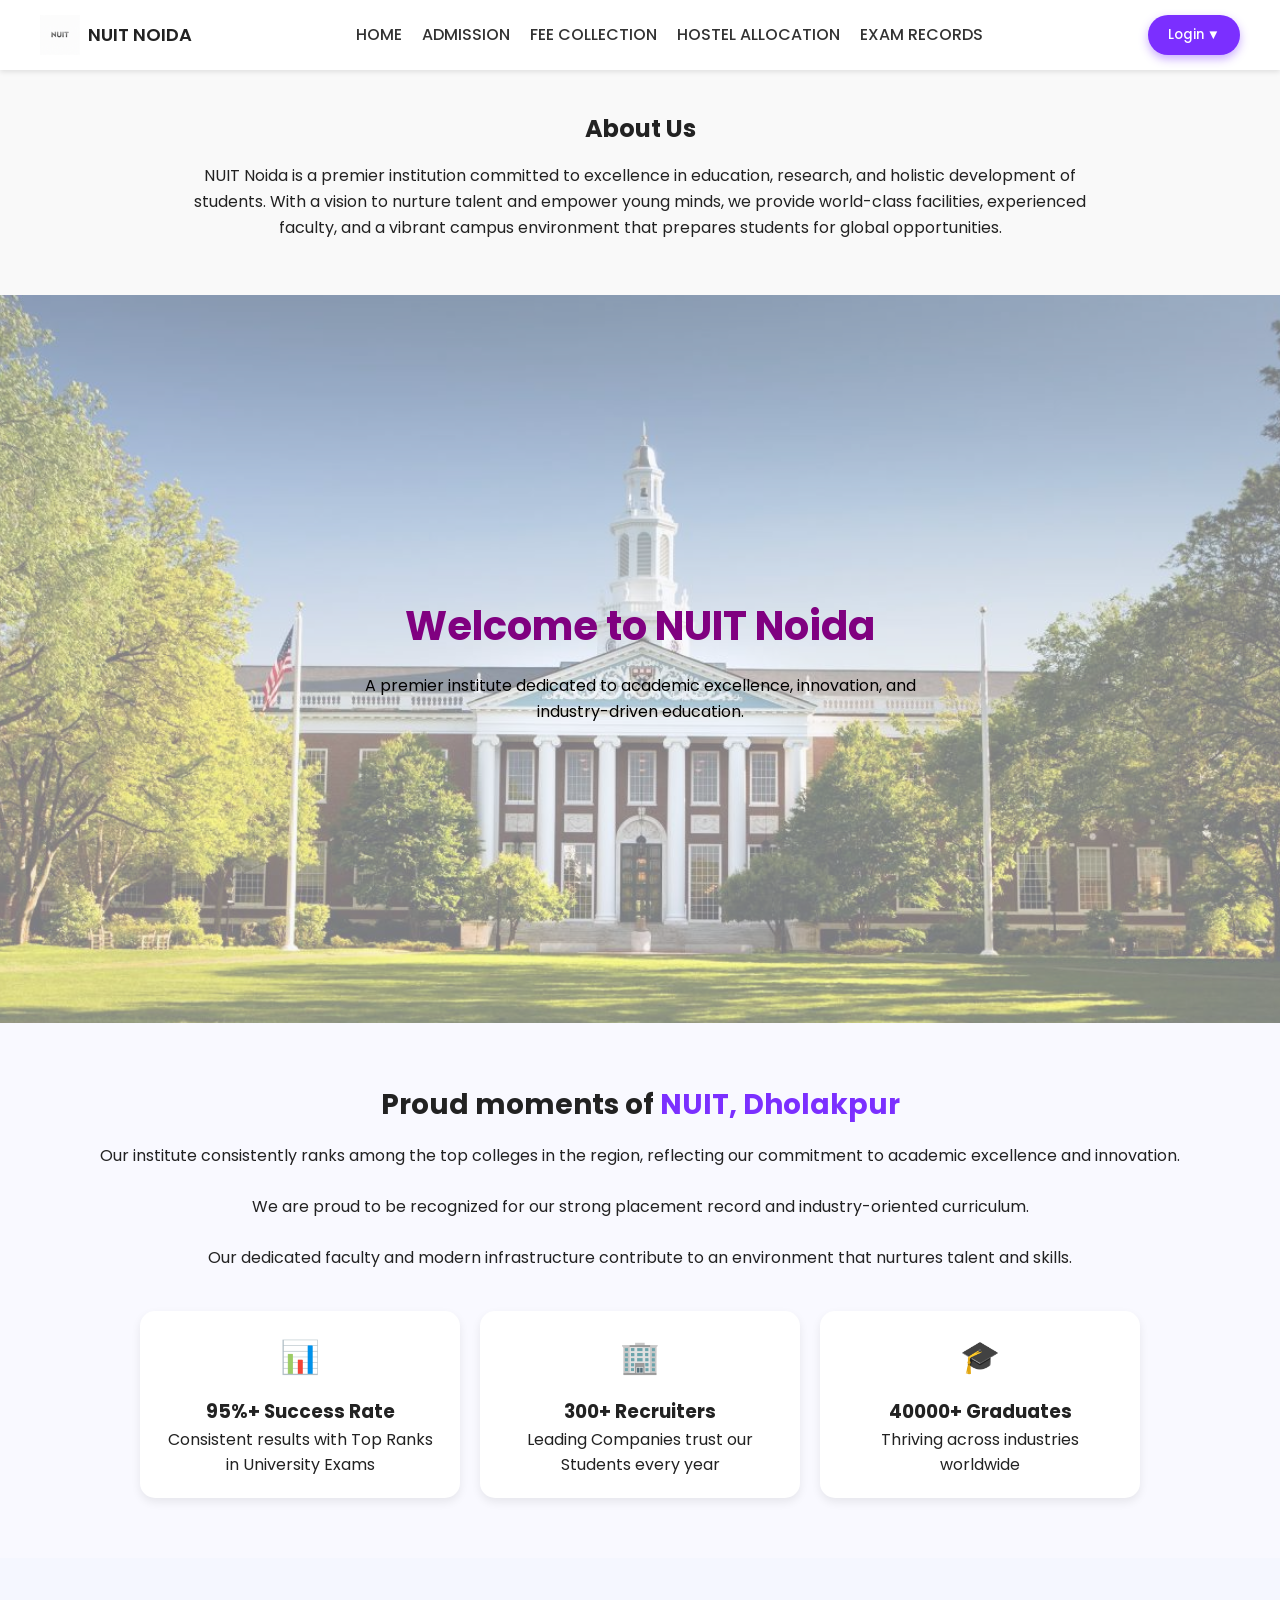
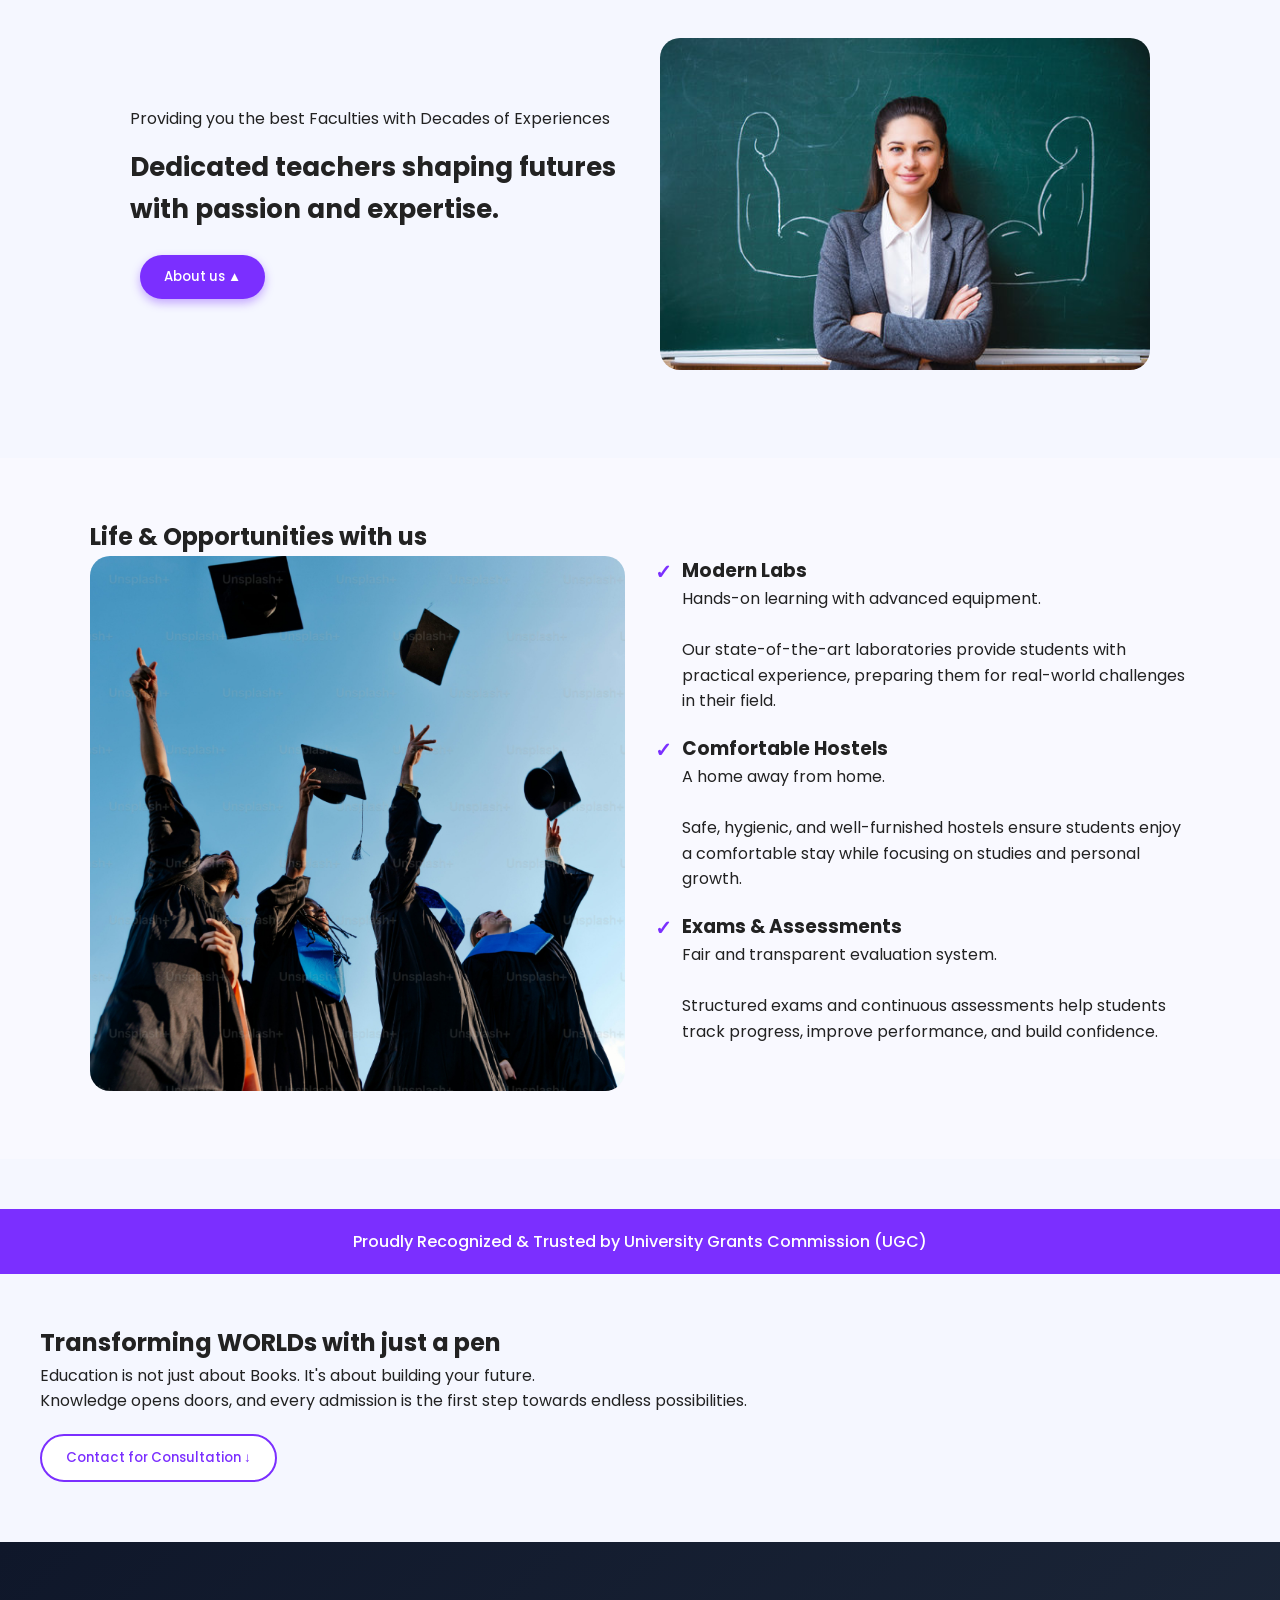
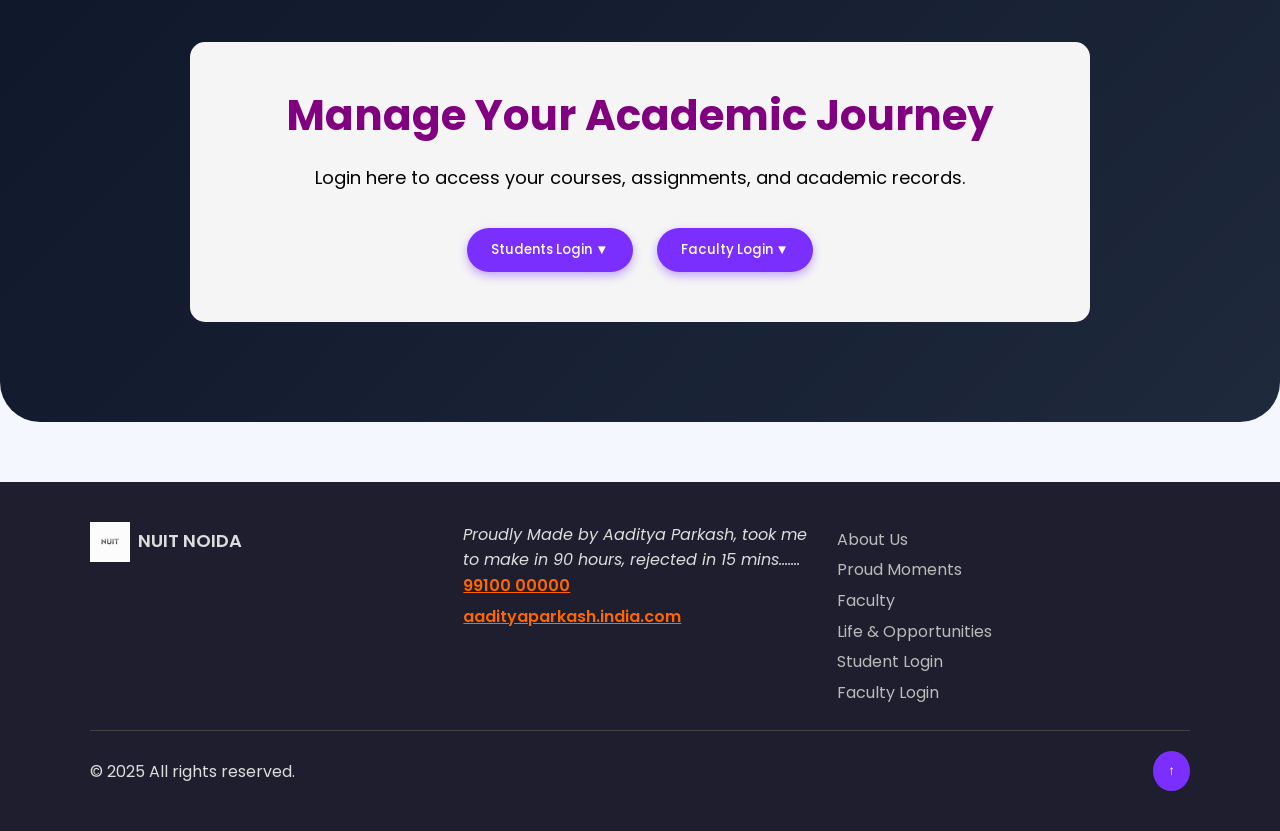
==== index.html @ 435cdc9f "index.html" ====
<!DOCTYPE html>
<html lang="en">
<head>
    <meta charset="UTF-8">
    <meta name="viewport" content="width=device-width, initial-scale=1.0">
    <title>NUIT NOIDA - University Website</title>
    <link rel="stylesheet" href="css/nstyles.css">
    <link href="https://fonts.googleapis.com/css2?family=Poppins:wght@300;400;500;600;700&display=swap" rel="stylesheet">
    <style>
        /* Fix scroll alignment so section titles aren’t hidden under navbar */
        #about, #admission, #faculty, #hostel, #login-section {
            scroll-margin-top: 80px;
        }

        /* College Banner Container Fix */
        .college-banner {
            position: relative;
            text-align: center;
            color: #fff;
            overflow: hidden; /* ✅ prevents zoomed image overflow */
            width: 100%;
        }

        /* Zoom effect for banner background image */
        .college-banner img {
            width: 100%;
            aspect-ratio: 16/9;
            object-fit: cover;
            opacity: 0.5;
            transition: transform 0.3s ease-in-out;
        }

        /* Extra zoom for mobile */
        @media (max-width: 768px) {
            .college-banner img {
                transform: scale(1.35);
            }
        }

        /* Extra zoom for desktop */
        @media (min-width: 1024px) {
            .college-banner img {
                transform: scale(1.1);
            }
        }

        /* Prevent horizontal scroll globally */
        body {
            overflow-x: hidden;
        }
    </style>
</head>
<body>

    <!-- Navigation -->
    <nav class="navbar">
        <div class="nav-container">
            <div class="logo">
                <img src="assets/logo.png" alt="NUIT Logo" style="height:40px; width:auto; margin-right:8px;">
                <span class="logo-text">NUIT NOIDA</span>
            </div>
            
            <ul class="nav-menu">
                <li><a href="#home">HOME</a></li>
                <li><a href="#admission">ADMISSION</a></li>
                <li><a href="#fee">FEE COLLECTION</a></li>
                <li><a href="#hostel">HOSTEL ALLOCATION</a></li>
                <li><a href="#exam">EXAM RECORDS</a></li>
            </ul>
            
            <button class="login-btn" onclick="document.getElementById('login-section').scrollIntoView({behavior:'smooth'})">Login ▼</button>
        </div>
    </nav>

    <!-- About Us Section -->
    <section class="about-top" id="about" style="background:#f9f9f9; padding:40px 20px; text-align:center;">
        <h2>About Us</h2>
        <p style="max-width:900px; margin:15px auto; font-size:16px; line-height:1.6;">
            NUIT Noida is a premier institution committed to excellence in education, research, and holistic development of students. 
            With a vision to nurture talent and empower young minds, we provide world-class facilities, 
            experienced faculty, and a vibrant campus environment that prepares students for global opportunities.
        </p>
    </section>

    <!-- Top Background Section with Image -->
    <section class="college-banner" id="home">
        <img src="assets/college-bg.jpg" alt="College">
        <div style="position:absolute; top:50%; left:50%; transform:translate(-50%,-50%); padding:20px;">
            <h1 style="font-size:40px; font-weight:700; color:purple;">Welcome to NUIT Noida</h1>
            <p style="font-size:16px; margin-top:15px; color:black;">A premier institute dedicated to academic excellence, innovation, and industry-driven education.</p>
        </div>
    </section>

    <!-- Remaining sections unchanged -->
    <!-- Proud moments of NUIT Section -->
    <section class="about" id="admission">
        <div class="about-container">
            <div class="about-header">
                <h2>Proud moments of <span class="highlight">NUIT, Dholakpur</span></h2>
                <p>Our institute consistently ranks among the top colleges in the region, reflecting our commitment to academic excellence and innovation.<br><br>
                We are proud to be recognized for our strong placement record and industry-oriented curriculum.<br><br>
                Our dedicated faculty and modern infrastructure contribute to an environment that nurtures talent and skills.</p>
            </div>
            
            <div class="stats-grid">
                <div class="stat-card">
                    <div class="stat-icon">📊</div>
                    <div class="stat-content">
                        <h3>95%+ Success Rate</h3>
                        <p>Consistent results with Top Ranks in University Exams</p>
                    </div>
                </div>
                
                <div class="stat-card">
                    <div class="stat-icon">🏢</div>
                    <div class="stat-content">
                        <h3>300+ Recruiters</h3>
                        <p>Leading Companies trust our Students every year</p>
                    </div>
                </div>
                
                <div class="stat-card">
                    <div class="stat-icon">🎓</div>
                    <div class="stat-content">
                        <h3>40000+ Graduates</h3>
                        <p>Thriving across industries worldwide</p>
                    </div>
                </div>
            </div>
        </div>
    </section>

    <!-- Dedicated teachers section -->
    <section class="cta" id="faculty">
        <div class="cta-container">
            <div class="cta-content">
                <p class="cta-subtitle">Providing you the best Faculties with Decades of Experiences</p>
                <h2>Dedicated teachers shaping futures with passion and expertise.</h2>
                <button class="btn-primary" id="about-btn">About us ▲</button>
            </div>
            <div class="cta-image">
                <img src="assets/teacher.jpg" alt="Dedicated teacher" onerror="this.style.display='none'">
            </div>
        </div>
    </section>

    <!-- Life & Opportunities Section -->
    <section class="features" id="hostel">
        <div class="features-container">
            <h2>Life & Opportunities with us</h2>
            <div class="features-content" style="display:flex; gap:30px; align-items:flex-start;">
                <div class="features-image">
                    <img src="assets/college-life.jpg" alt="Campus Map" onerror="this.style.display='none'">
                </div>
                <div class="features-list" style="flex:1;">
                    <div class="feature-item">
                        <div class="feature-icon">✓</div>
                        <div class="feature-content">
                            <h3>Modern Labs</h3>
                            <p>Hands-on learning with advanced equipment.<br><br>Our state-of-the-art laboratories provide students with practical experience, preparing them for real-world challenges in their field.</p>
                        </div>
                    </div>
                    
                    <div class="feature-item">
                        <div class="feature-icon">✓</div>
                        <div class="feature-content">
                            <h3>Comfortable Hostels</h3>
                            <p>A home away from home.<br><br>Safe, hygienic, and well-furnished hostels ensure students enjoy a comfortable stay while focusing on studies and personal growth.</p>
                        </div>
                    </div>
                    
                    <div class="feature-item">
                        <div class="feature-icon">✓</div>
                        <div class="feature-content">
                            <h3>Exams & Assessments</h3>
                            <p>Fair and transparent evaluation system.<br><br>Structured exams and continuous assessments help students track progress, improve performance, and build confidence.</p>
                        </div>
                    </div>
                </div>
            </div>
        </div>
    </section>

    <!-- Placement Records -->
    <section class="ugc" style="margin-top:50px;">
        <div class="ugc-content">
            <p>Proudly Recognized & Trusted by University Grants Commission (UGC)</p>
        </div>
    </section>

    <!-- Contact for Consultation -->
    <section class="services" style="margin:50px 0; padding-left:40px;">
        <div class="services-content">
            <h1>Transforming WORLDs with just a pen</h1>
            <p>Education is not just about Books. It's about building your future.<br>
            Knowledge opens doors, and every admission is the first step towards endless possibilities.</p>
            <button class="btn-secondary" id="contact-btn">Contact for Consultation ↓</button>
        </div>
    </section>

    <!-- Hero Section (Login) -->
    <section class="hero" id="login-section" style="margin:60px 0;">
        <div class="hero-content" style="background:#f5f5f5; padding:40px; border-radius:15px; max-width:900px; margin:auto; text-align:center;">
            <h1 style="color:purple;">Manage Your Academic Journey</h1>
            <p style="color:black;">Login here to access your courses, assignments, and academic records.</p>
            <div class="hero-buttons">
                <button class="btn-primary" onclick="openLogin()">Students Login ▼</button>
                <button class="btn-primary" onclick="openLogin()">Faculty Login ▼</button>
            </div>
        </div>
    </section>

    <!-- Footer -->
    <footer class="footer">
        <div class="footer-container">
            <div class="footer-content">
                <div class="footer-section">
                    <div class="footer-logo">
                        <img src="assets/logo.png" alt="NUIT Logo" style="height:40px; width:auto; margin-right:8px;">
                        <span class="logo-text">NUIT NOIDA</span>
                    </div>
                </div>
                
                <div class="footer-section">
                    <address>
                        Proudly Made by Aaditya Parkash, took me to make in 90 hours, rejected in 15 mins.......
                    </address>
                    <div class="contact-info">
                        <a href="tel:99100 00000" style="display:block; margin-bottom:5px; color:#ff6600; font-weight:600;">99100 00000</a>
                        <a href="mailto:aadityaparkash.india.com" style="display:block; color:#ff6600; font-weight:600;">aadityaparkash.india.com</a>
                    </div>
                </div>
                
                <div class="footer-section">
                    <div class="footer-links">
                        <a href="#about" class="scroll-link">About Us</a>
                        <a href="#admission" class="scroll-link">Proud Moments</a>
                        <a href="#faculty" class="scroll-link">Faculty</a>
                        <a href="#hostel" class="scroll-link">Life & Opportunities</a>
                        <a href="#login-section" class="scroll-link">Student Login</a>
                        <a href="#login-section" class="scroll-link">Faculty Login</a>
                    </div>
                </div>
            </div>
            
            <div class="footer-bottom">
                <p>© 2025 All rights reserved.</p>
                <button class="scroll-top">↑</button>
            </div>
        </div>
    </footer>

    <script>
        document.getElementById('about-btn').addEventListener('click', () => {
            window.scrollTo({ top: 0, behavior: 'smooth' });
        });

        document.getElementById('contact-btn').addEventListener('click', () => {
            window.scrollTo({ top: document.body.scrollHeight, behavior: 'smooth' });
        });

        document.querySelector('.scroll-top').addEventListener('click', () => {
            window.scrollTo({ top: 0, behavior: 'smooth' });
        });

        document.querySelectorAll('.footer-links .scroll-link').forEach(link => {
            link.addEventListener('click', e => {
                e.preventDefault();
                const targetId = link.getAttribute('href').substring(1);
                const target = document.getElementById(targetId);
                if (target) {
                    target.scrollIntoView({ behavior: 'smooth' });
                }
            });
        });

        function openLogin() {
            window.location.href = "login.html";
        }
    </script>

</body>
</html>
---- css/nstyles.css ----
/* General Styles */
* {
    margin: 0;
    padding: 0;
    box-sizing: border-box;
    font-family: "Poppins", sans-serif;
}

body {
    background: #f5f7ff;
    color: #222;
    line-height: 1.6;
}

/* Navbar */
.navbar {
    background: #fff;
    padding: 15px 40px;
    position: sticky;
    top: 0;
    width: 100%;
    z-index: 1000;
    box-shadow: 0 2px 5px rgba(0,0,0,0.1);
}

.nav-container {
    display: flex;
    justify-content: space-between;
    align-items: center;
}

.logo {
    display: flex;
    align-items: center;
}

.logo-circle {
    width: 32px;
    height: 32px;
    border-radius: 50%;
    background: #7b2fff;
    margin-right: 10px;
}

.logo-text {
    font-weight: 600;
    font-size: 18px;
}

.nav-menu {
    display: flex;
    list-style: none;
    gap: 20px;
}

.nav-menu li a {
    text-decoration: none;
    color: #333;
    font-weight: 500;
    transition: 0.3s;
}

.nav-menu li a:hover {
    color: #7b2fff;
}

.login-btn {
    background: #7b2fff;
    color: #fff;
    border: none;
    padding: 10px 20px;
    border-radius: 20px;
    font-weight: 500;
    cursor: pointer;
    box-shadow: 0 4px 10px rgba(123,47,255,0.4);
    transition: 0.3s;
}

.login-btn:hover {
    background: #5a1fcc;
}

/* Hero Section */
.hero {
    background: linear-gradient(135deg,#0f172a,#1e293b);
    color: #fff;
    text-align: center;
    padding: 100px 20px;
    border-radius: 0 0 40px 40px;
}

.hero h1 {
    font-size: 42px;
    font-weight: 700;
}

.hero p {
    margin: 15px 0;
    font-size: 18px;
    color: #cbd5e1;
}

.hero-buttons {
    margin-top: 25px;
}

.btn-primary {
    background: #7b2fff;
    color: #fff;
    border: none;
    padding: 12px 24px;
    margin: 10px;
    border-radius: 25px;
    font-weight: 500;
    cursor: pointer;
    box-shadow: 0 4px 10px rgba(123,47,255,0.4);
    transition: 0.3s;
}

.btn-primary:hover {
    background: #5a1fcc;
}

.btn-secondary {
    background: #fff;
    color: #7b2fff;
    border: 2px solid #7b2fff;
    padding: 12px 24px;
    margin-top: 20px;
    border-radius: 25px;
    font-weight: 500;
    cursor: pointer;
    transition: 0.3s;
}

.btn-secondary:hover {
    background: #7b2fff;
    color: #fff;
}

/* Companies Section */
.companies {
    text-align: center;
    padding: 40px 20px;
    background: #fff;
}

.companies-text {
    font-weight: 500;
    margin-bottom: 20px;
}

.companies-logos img {
    max-height: 40px;
    margin: 10px 20px;
    opacity: 0.8;
    transition: 0.3s;
}

.companies-logos img:hover {
    opacity: 1;
}

/* About Section */
.about {
    padding: 60px 20px;
    background: #f9f9ff;
}

.about-header {
    text-align: center;
    margin-bottom: 40px;
}

.about-header h2 {
    font-size: 28px;
    margin-bottom: 15px;
}

.about-header .highlight {
    color: #7b2fff;
}

.stats-grid {
    display: grid;
    grid-template-columns: repeat(auto-fit,minmax(250px,1fr));
    gap: 20px;
    max-width: 1000px;
    margin: auto;
}

.stat-card {
    background: #fff;
    padding: 20px;
    border-radius: 15px;
    box-shadow: 0 4px 10px rgba(0,0,0,0.08);
    text-align: center;
}

.stat-icon {
    font-size: 32px;
    margin-bottom: 15px;
}

/* UGC */
.ugc {
    background: #7b2fff;
    color: #fff;
    padding: 20px;
    text-align: center;
    font-weight: 500;
}

/* CTA */
.cta-container {
    display: flex;
    flex-wrap: wrap;
    align-items: center;
    padding: 60px 20px;
    max-width: 1100px;
    margin: auto;
}

.cta-content {
    flex: 1;
    padding: 20px;
}

.cta-content h2 {
    margin: 15px 0;
    font-size: 26px;
}

.cta-image {
    flex: 1;
    padding: 20px;
}

.cta-image img {
    max-width: 100%;
    border-radius: 20px;
}

/* Features */
.features {
    padding: 60px 20px;
    background: #f9f9ff;
}

.features-container {
    max-width: 1100px;
    margin: auto;
}

.features-content {
    display: flex;
    flex-wrap: wrap;
    gap: 30px;
    align-items: flex-start;
}

.features-image {
    flex: 1;
    text-align: center;
}

.features-image img {
    max-width: 100%;
    border-radius: 20px;
}

.features-list {
    flex: 1;
}

.feature-item {
    display: flex;
    margin-bottom: 20px;
}

.feature-icon {
    font-size: 20px;
    margin-right: 10px;
    color: #7b2fff;
    font-weight: 700;
}

/* Footer */
.footer {
    background: #1e1e2e;
    color: #ddd;
    padding: 40px 20px;
}

.footer-container {
    max-width: 1100px;
    margin: auto;
}

.footer-content {
    display: grid;
    grid-template-columns: repeat(auto-fit,minmax(220px,1fr));
    gap: 20px;
    margin-bottom: 20px;
}

.footer-logo {
    display: flex;
    align-items: center;
}

.footer-logo .logo-circle {
    background: #7b2fff;
}

.footer-links a {
    display: block;
    text-decoration: none;
    color: #bbb;
    margin: 5px 0;
    transition: 0.3s;
}

.footer-links a:hover {
    color: #fff;
}

.footer-bottom {
    display: flex;
    justify-content: space-between;
    align-items: center;
    border-top: 1px solid #444;
    padding-top: 20px;
}

.scroll-top {
    background: #7b2fff;
    border: none;
    padding: 10px 15px;
    border-radius: 50%;
    color: #fff;
    cursor: pointer;
}

/* Responsive */
@media (max-width: 768px) {
    .nav-menu {
        display: none;
    }
    .cta-container {
        flex-direction: column;
    }
    .features-content {
        flex-direction: column;
    }
}
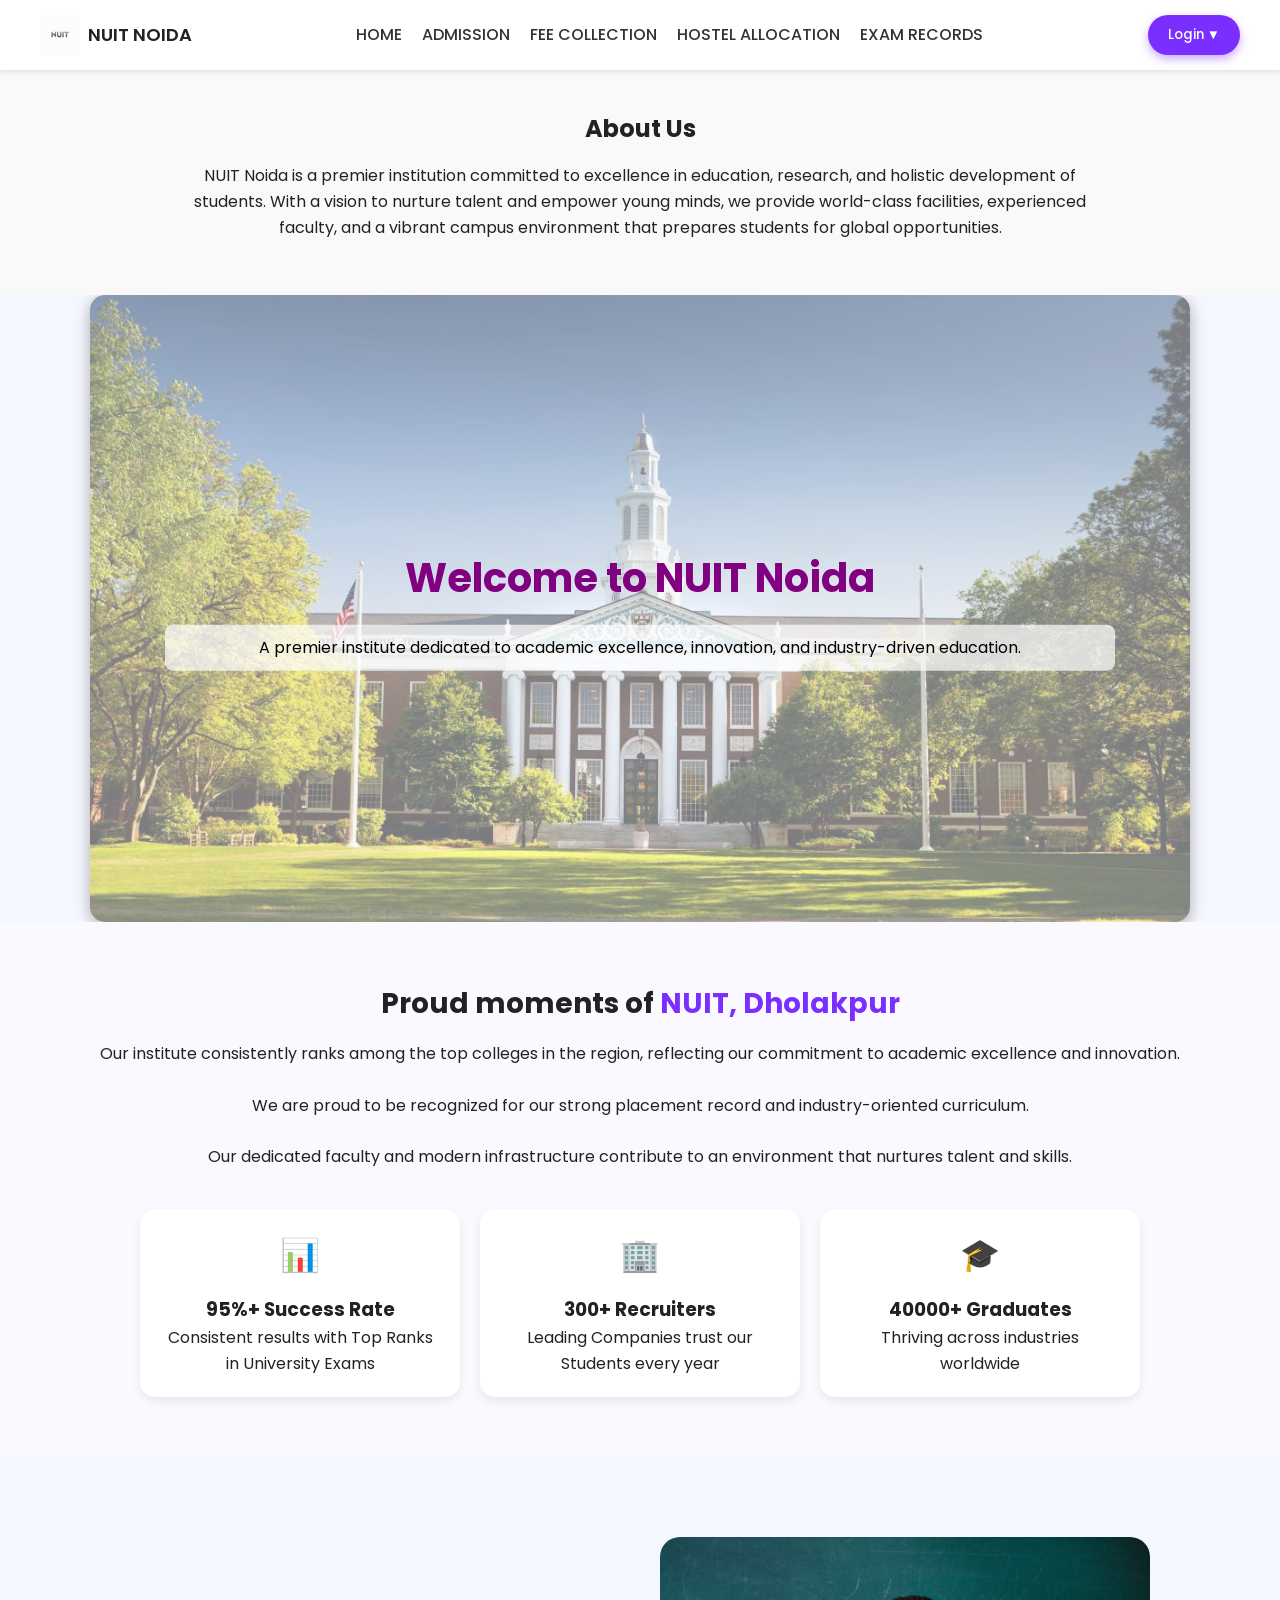
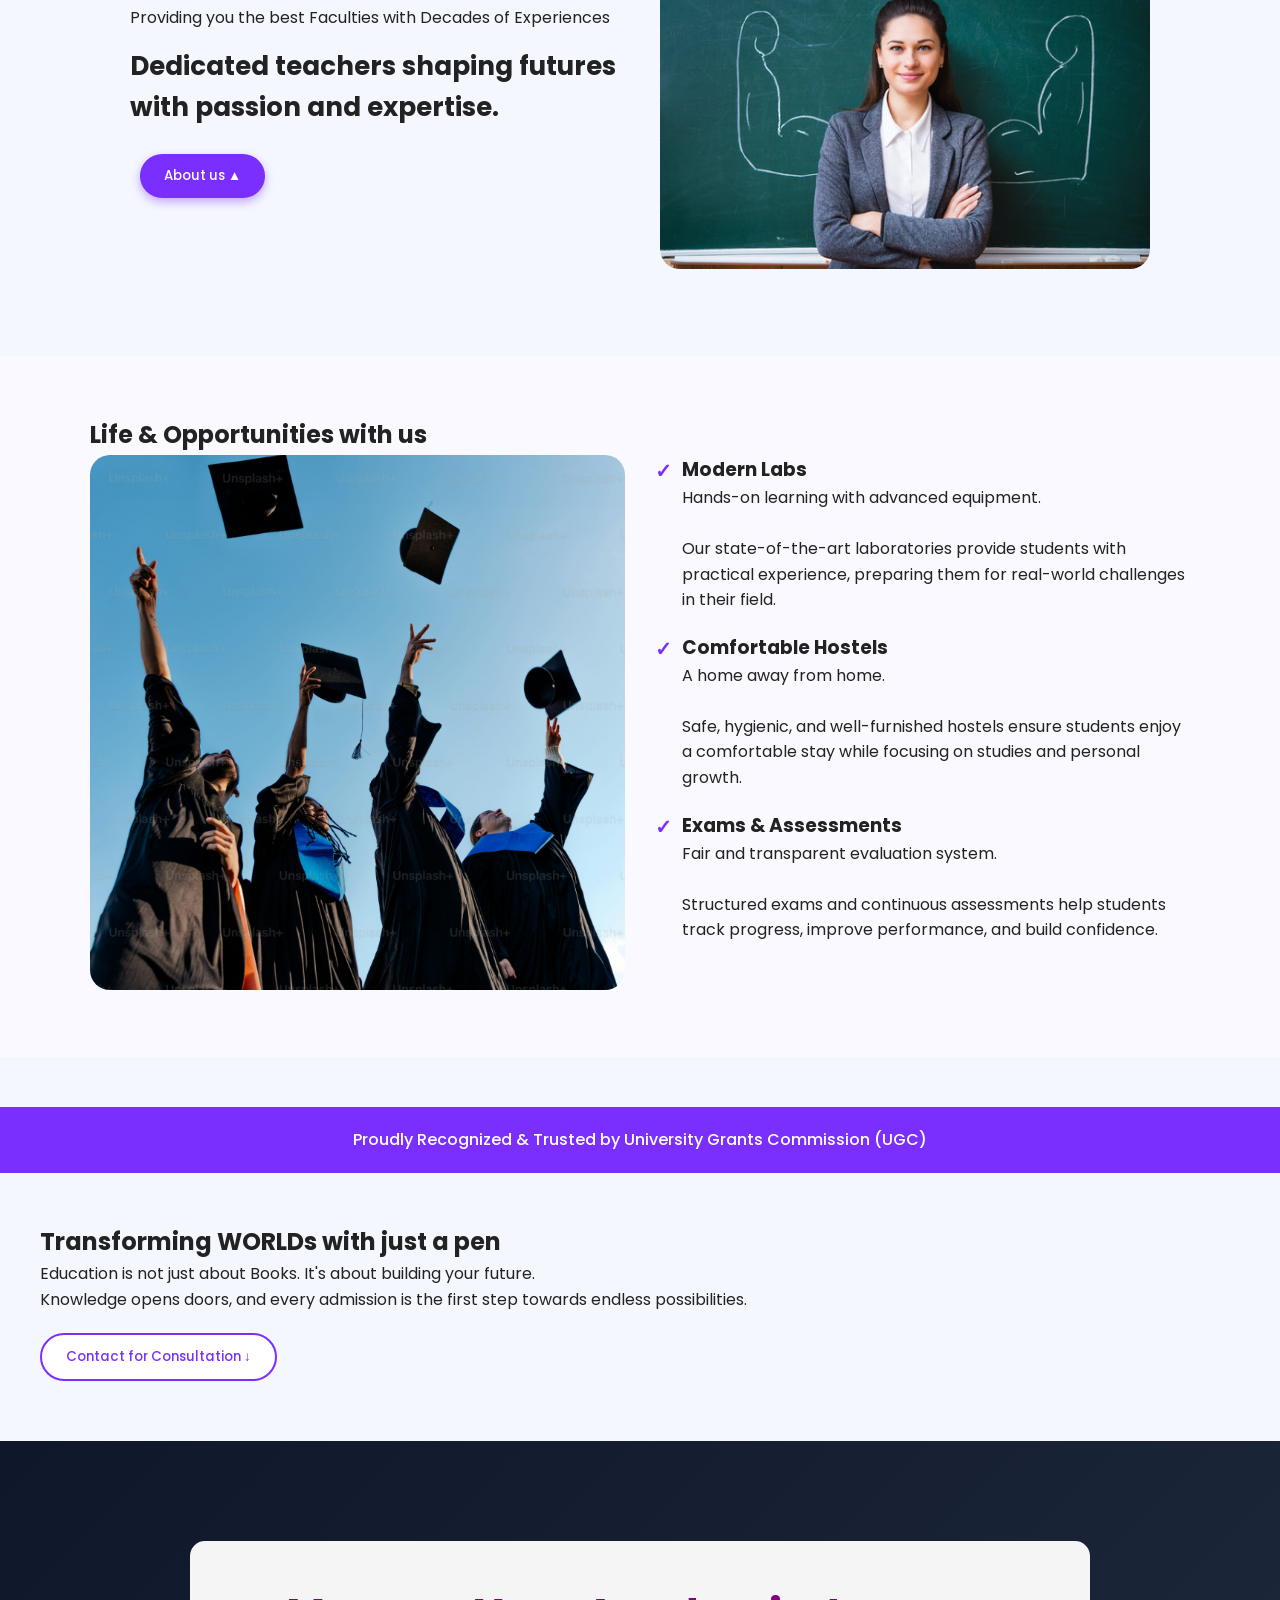
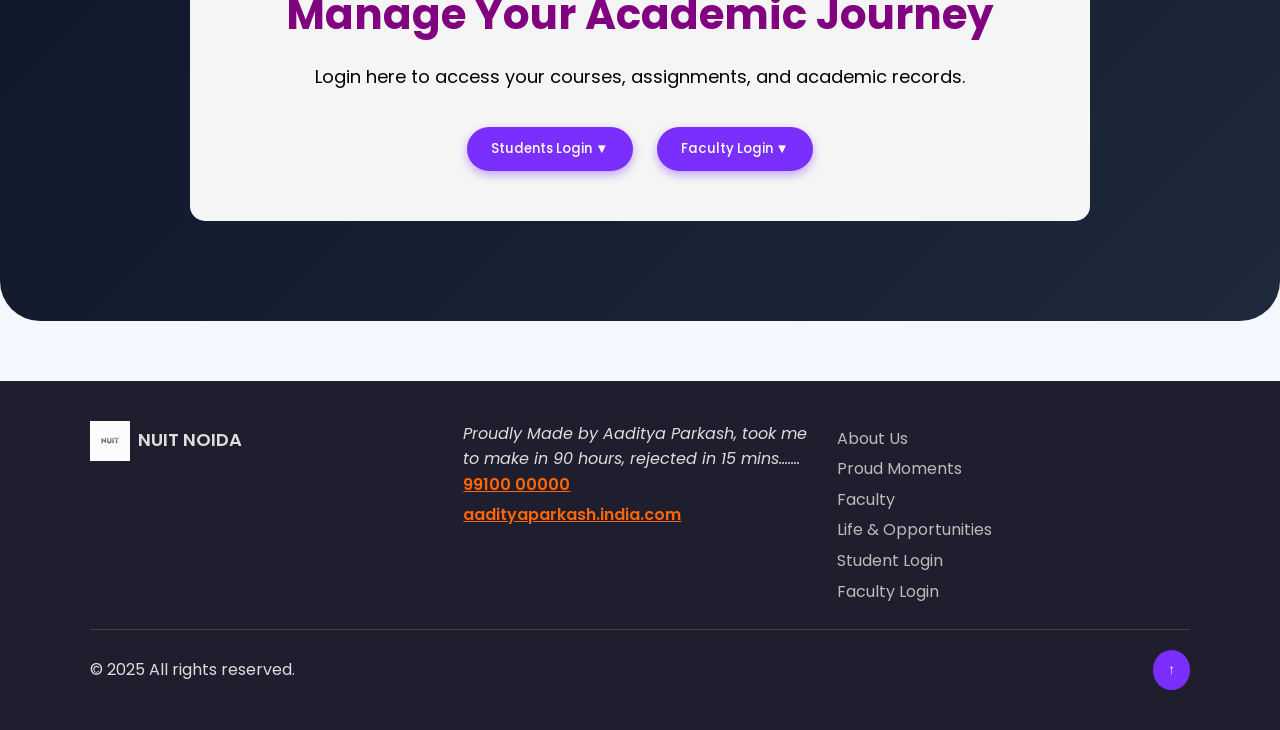
==== commit 0a946c0e: "index.html" ====
--- a/index.html
+++ b/index.html
@@ -19,28 +19,73 @@
             color: #fff;
             overflow: hidden; /* ✅ prevents zoomed image overflow */
             width: 100%;
+            display: flex;
+            justify-content: center;
+            align-items: center;
+        }
+
+        /* Add background box */
+        .banner-box {
+            position: relative;
+            width: 100%;
+            max-width: 1100px;  /* Keeps it centered on big screens */
+            border-radius: 15px;
+            overflow: hidden;
+            box-shadow: 0 4px 15px rgba(0,0,0,0.3);
         }
 
         /* Zoom effect for banner background image */
-        .college-banner img {
+        .banner-box img {
             width: 100%;
-            aspect-ratio: 16/9;
+            height: auto;
             object-fit: cover;
             opacity: 0.5;
             transition: transform 0.3s ease-in-out;
         }
 
+        /* Text inside box */
+        .banner-text {
+            position: absolute;
+            top: 50%;
+            left: 50%;
+            transform: translate(-50%,-50%);
+            padding: 20px;
+            text-align: center;
+            width: 90%;
+        }
+
+        .banner-text h1 {
+            font-size: 2.5rem;
+            font-weight: 700;
+            color: purple;
+        }
+
+        .banner-text p {
+            font-size: 1rem;
+            margin-top: 15px;
+            color: black;
+            background: rgba(255,255,255,0.7);
+            padding: 10px;
+            border-radius: 8px;
+        }
+
         /* Extra zoom for mobile */
         @media (max-width: 768px) {
-            .college-banner img {
-                transform: scale(1.35);
+            .banner-box img {
+                transform: scale(1.2);
+            }
+            .banner-text h1 {
+                font-size: 1.8rem;
+            }
+            .banner-text p {
+                font-size: 0.9rem;
             }
         }
 
         /* Extra zoom for desktop */
         @media (min-width: 1024px) {
-            .college-banner img {
-                transform: scale(1.1);
+            .banner-box img {
+                transform: scale(1.05);
             }
         }
 
@@ -82,12 +127,14 @@
         </p>
     </section>
 
-    <!-- Top Background Section with Image -->
+    <!-- Top Background Section with Image inside a Box -->
     <section class="college-banner" id="home">
-        <img src="assets/college-bg.jpg" alt="College">
-        <div style="position:absolute; top:50%; left:50%; transform:translate(-50%,-50%); padding:20px;">
-            <h1 style="font-size:40px; font-weight:700; color:purple;">Welcome to NUIT Noida</h1>
-            <p style="font-size:16px; margin-top:15px; color:black;">A premier institute dedicated to academic excellence, innovation, and industry-driven education.</p>
+        <div class="banner-box">
+            <img src="assets/college-bg.jpg" alt="College">
+            <div class="banner-text">
+                <h1>Welcome to NUIT Noida</h1>
+                <p>A premier institute dedicated to academic excellence, innovation, and industry-driven education.</p>
+            </div>
         </div>
     </section>
 
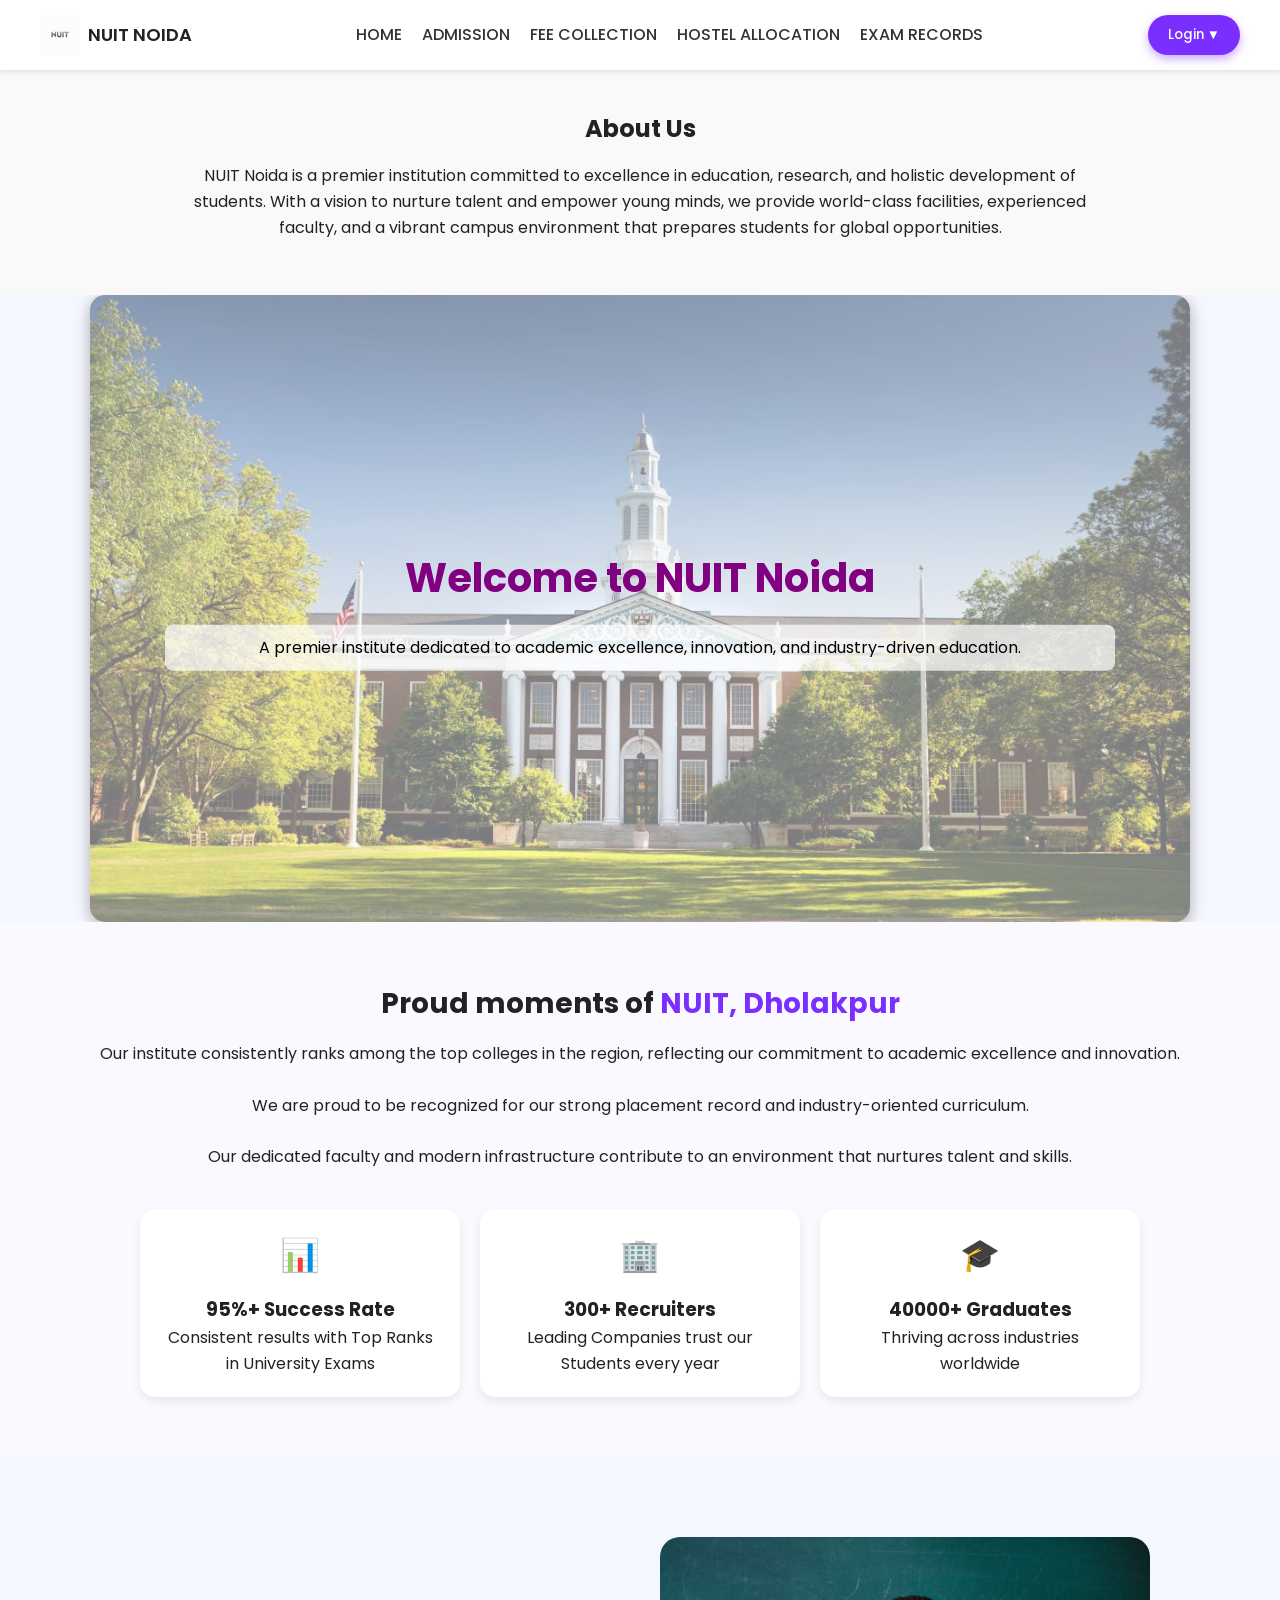
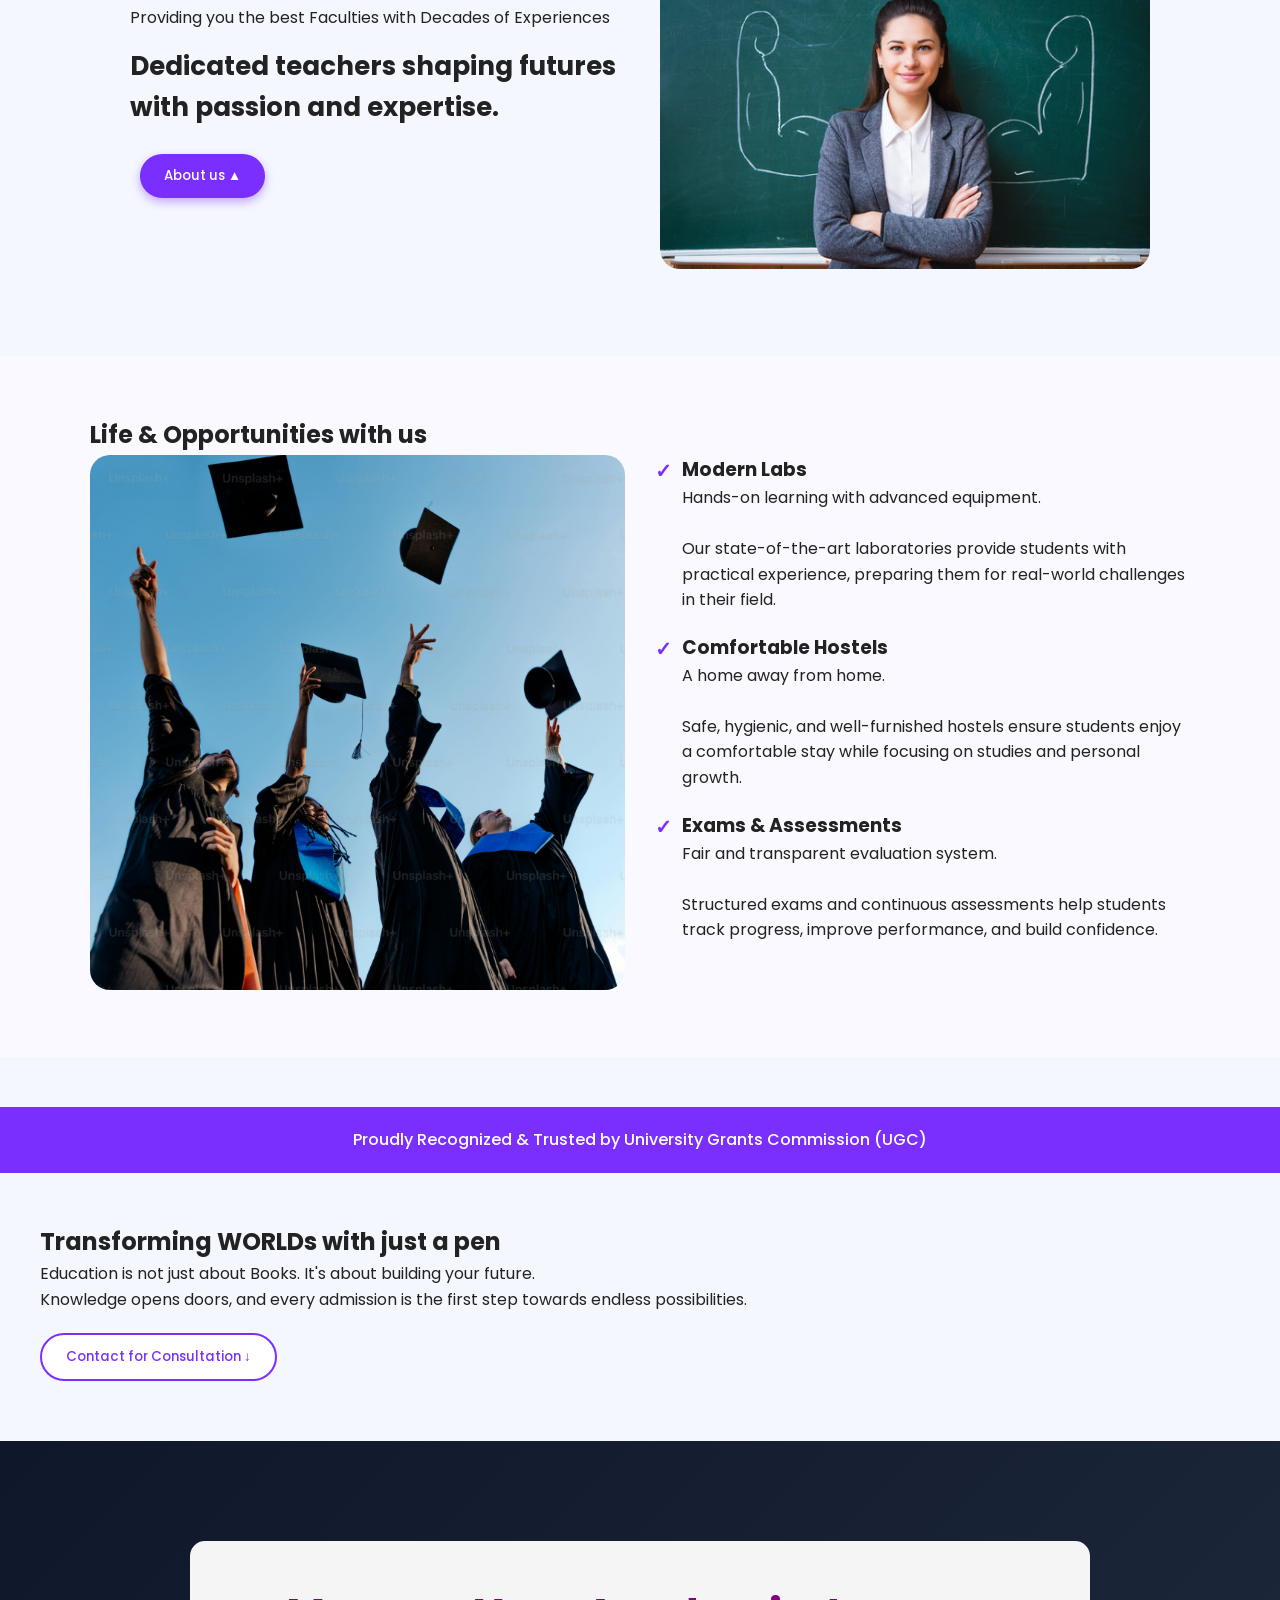
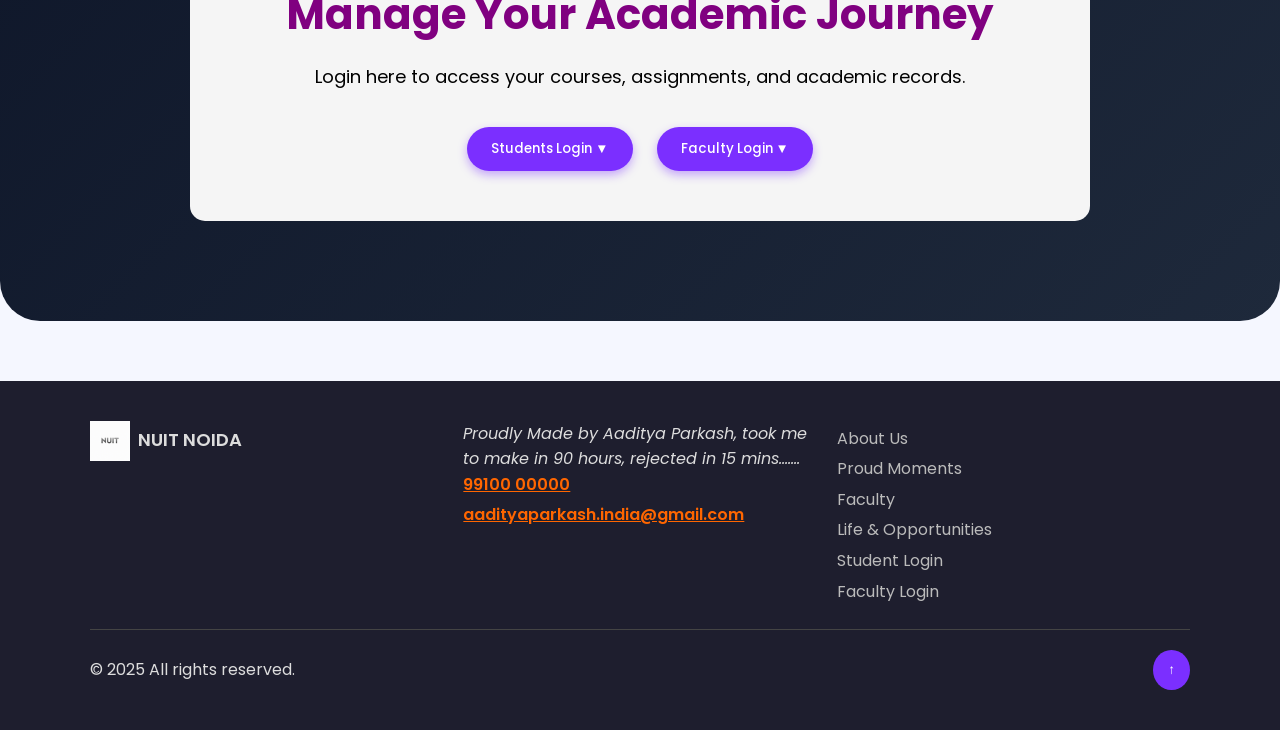
==== commit 89f4f2a8: "index.html" ====
--- a/index.html
+++ b/index.html
@@ -274,7 +274,7 @@
                     </address>
                     <div class="contact-info">
                         <a href="tel:99100 00000" style="display:block; margin-bottom:5px; color:#ff6600; font-weight:600;">99100 00000</a>
-                        <a href="mailto:aadityaparkash.india.com" style="display:block; color:#ff6600; font-weight:600;">aadityaparkash.india.com</a>
+                        <a href="mailto:aadityaparkash.india@gmail.com" style="display:block; color:#ff6600; font-weight:600;">aadityaparkash.india@gmail.com</a>
                     </div>
                 </div>
                 
@@ -329,3 +329,4 @@
 </body>
 </html>
 
+
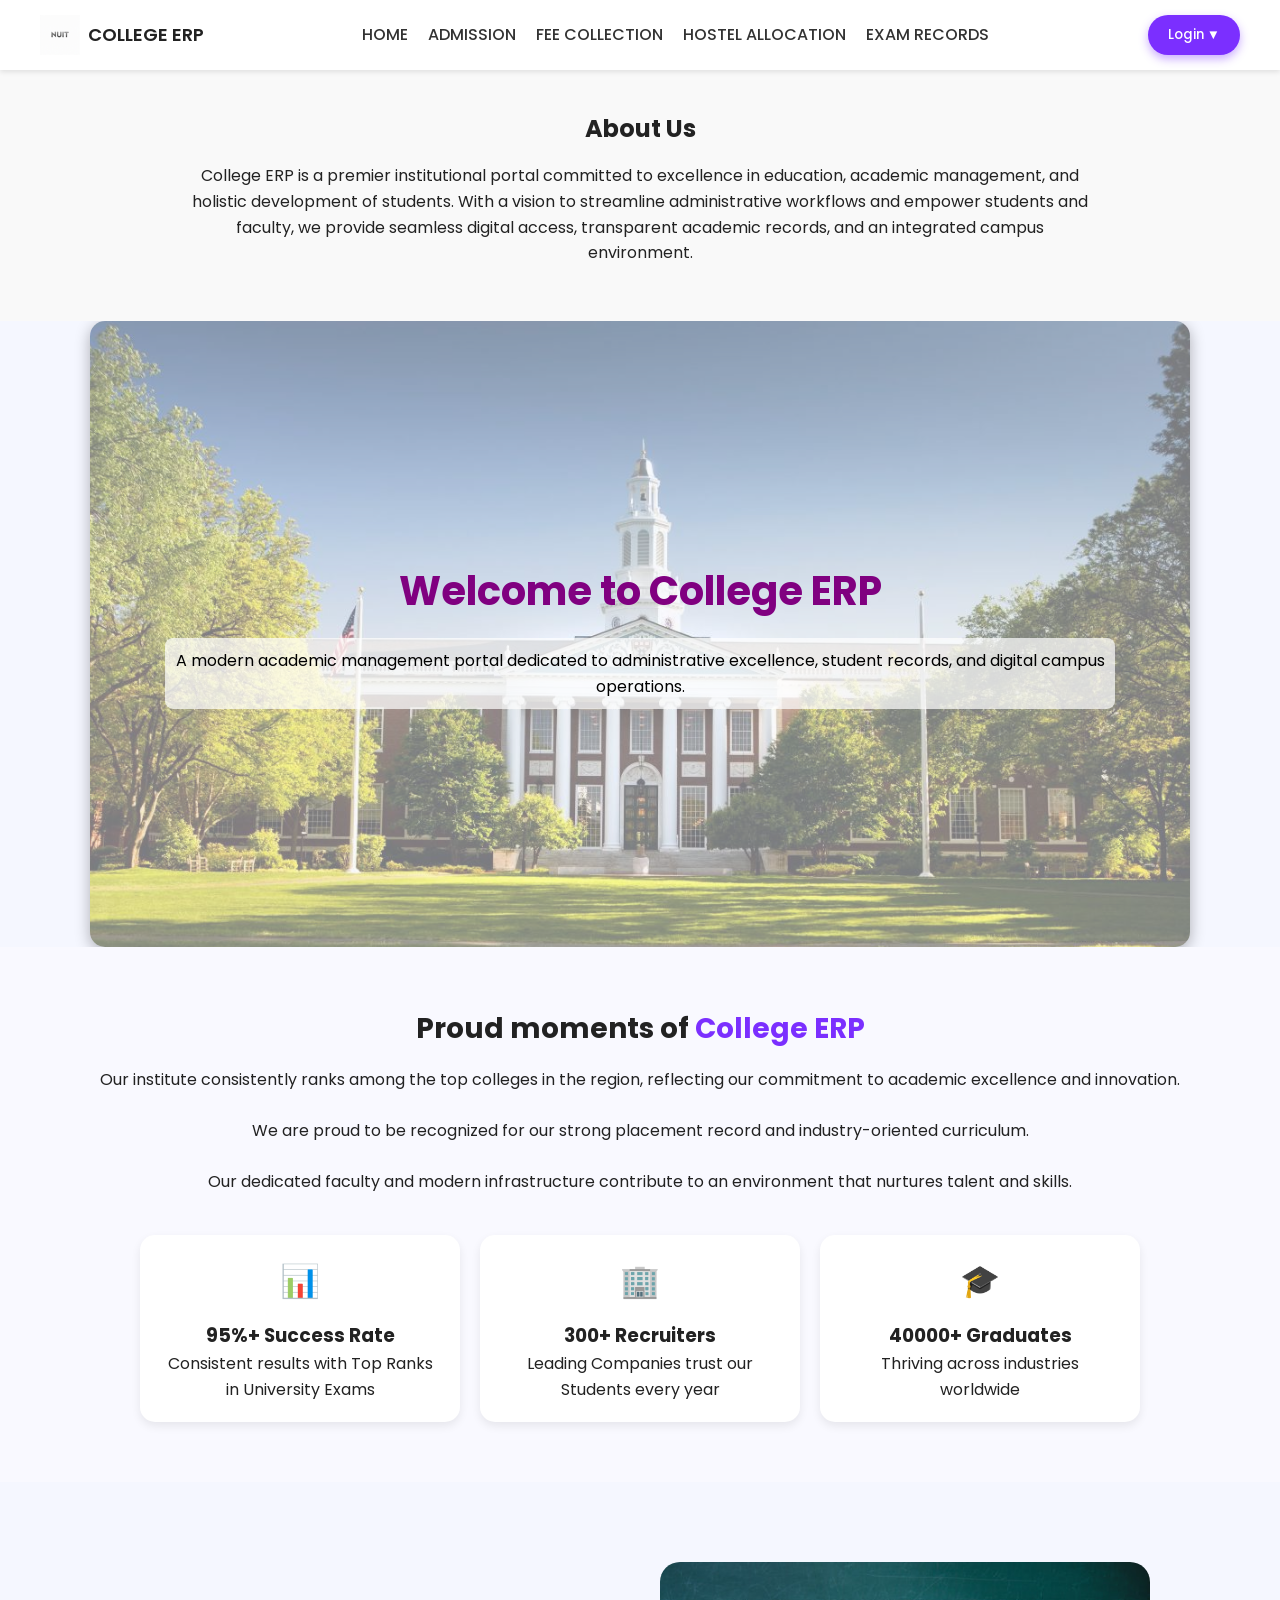
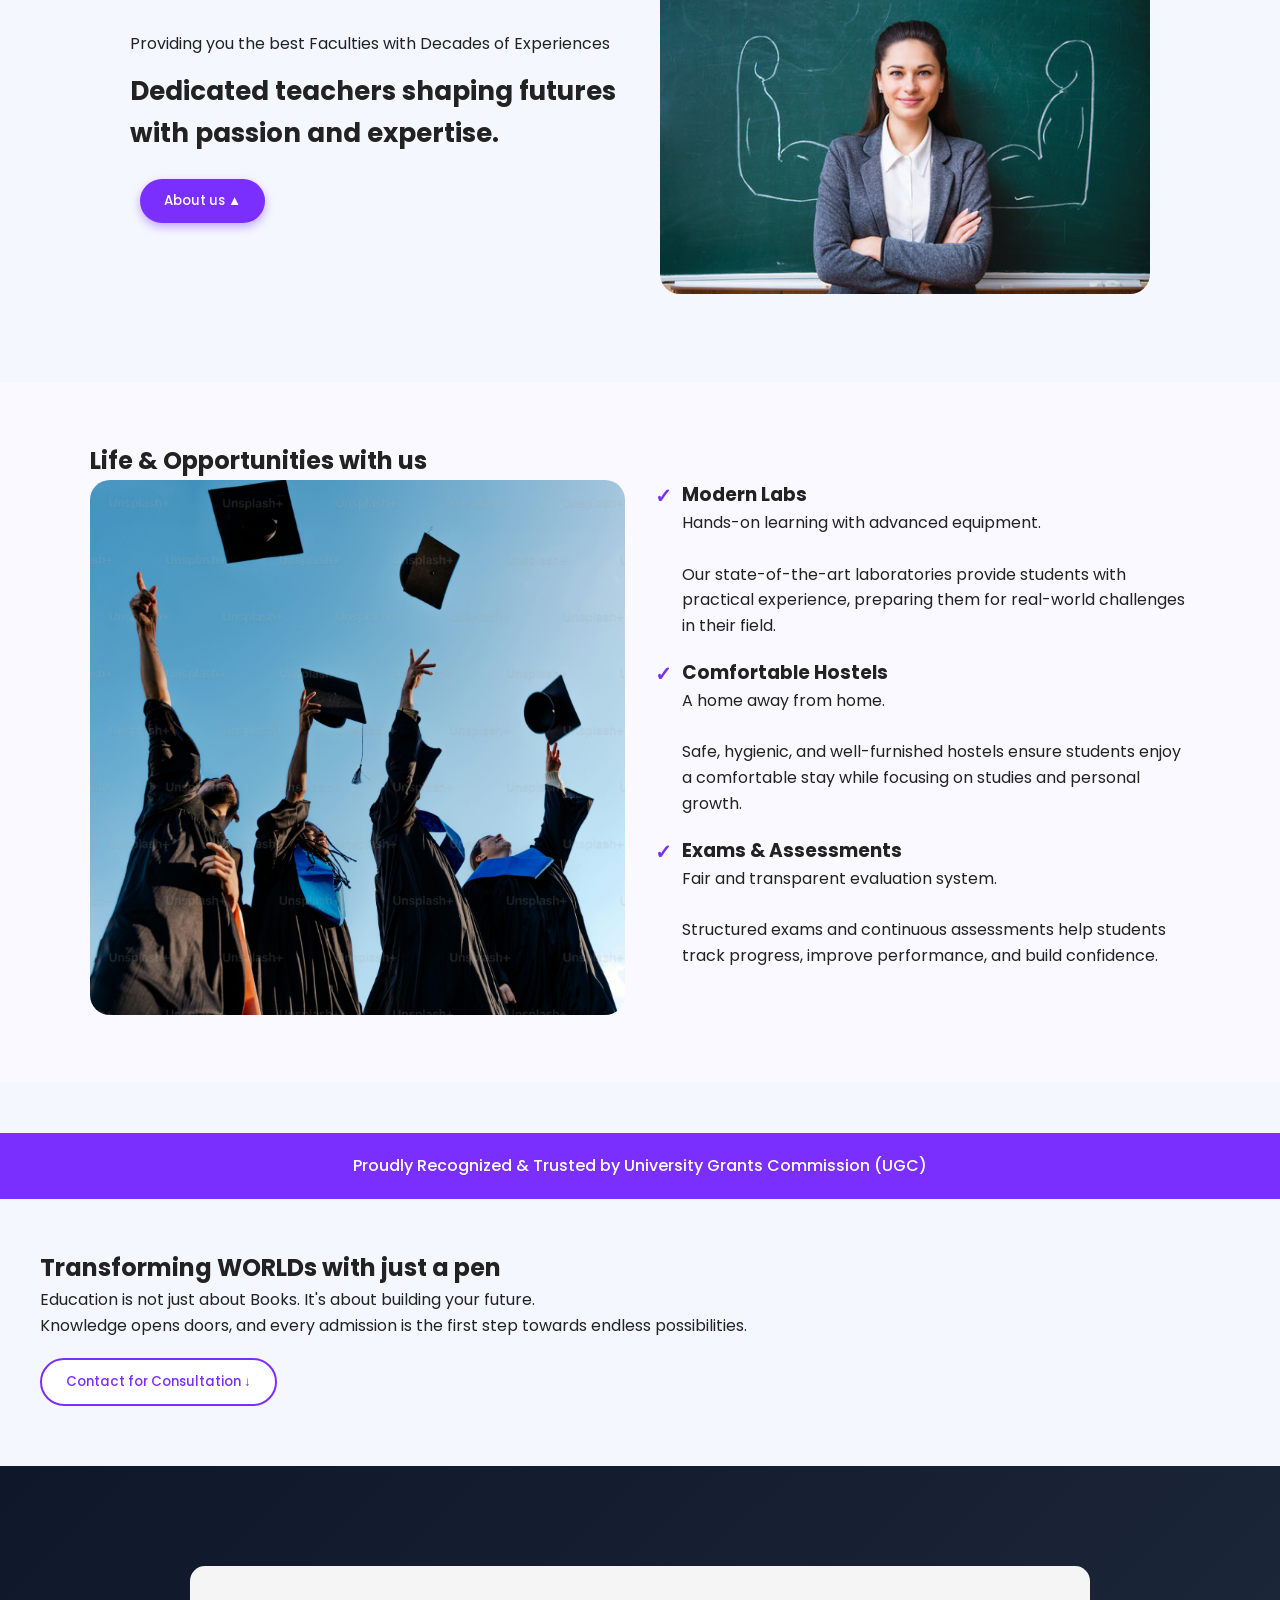
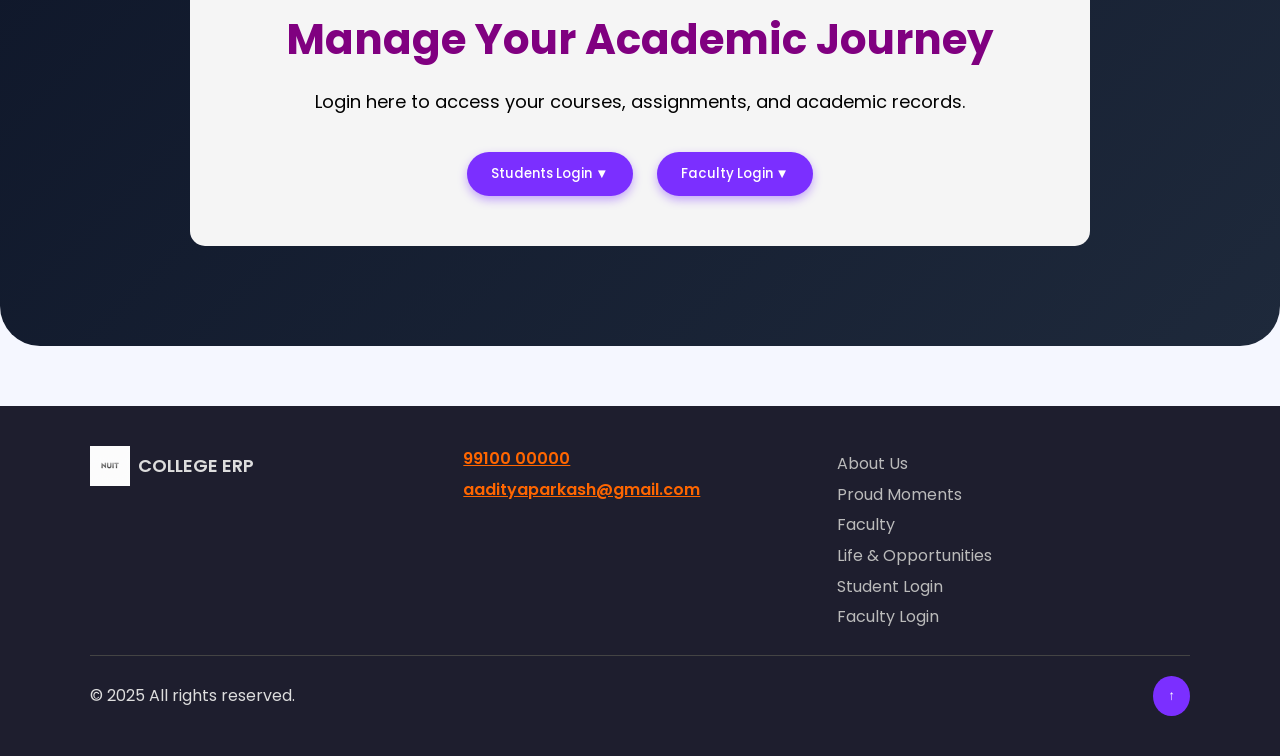
==== commit ffa2a093: "feat: rebrand to College ERP, add Firebase hosting config, .gitignore, MIT license, and documentatio" ====
--- a/index.html
+++ b/index.html
@@ -3,7 +3,7 @@
 <head>
     <meta charset="UTF-8">
     <meta name="viewport" content="width=device-width, initial-scale=1.0">
-    <title>NUIT NOIDA - University Website</title>
+    <title>College ERP - University Website</title>
     <link rel="stylesheet" href="css/nstyles.css">
     <link href="https://fonts.googleapis.com/css2?family=Poppins:wght@300;400;500;600;700&display=swap" rel="stylesheet">
     <style>
@@ -101,8 +101,8 @@
     <nav class="navbar">
         <div class="nav-container">
             <div class="logo">
-                <img src="assets/logo.png" alt="NUIT Logo" style="height:40px; width:auto; margin-right:8px;">
-                <span class="logo-text">NUIT NOIDA</span>
+                <img src="assets/logo.png" alt="College ERP Logo" style="height:40px; width:auto; margin-right:8px;">
+                <span class="logo-text">COLLEGE ERP</span>
             </div>
             
             <ul class="nav-menu">
@@ -121,9 +121,9 @@
     <section class="about-top" id="about" style="background:#f9f9f9; padding:40px 20px; text-align:center;">
         <h2>About Us</h2>
         <p style="max-width:900px; margin:15px auto; font-size:16px; line-height:1.6;">
-            NUIT Noida is a premier institution committed to excellence in education, research, and holistic development of students. 
-            With a vision to nurture talent and empower young minds, we provide world-class facilities, 
-            experienced faculty, and a vibrant campus environment that prepares students for global opportunities.
+            College ERP is a premier institutional portal committed to excellence in education, academic management, and holistic development of students. 
+            With a vision to streamline administrative workflows and empower students and faculty, we provide seamless digital access, 
+            transparent academic records, and an integrated campus environment.
         </p>
     </section>
 
@@ -132,18 +132,18 @@
         <div class="banner-box">
             <img src="assets/college-bg.jpg" alt="College">
             <div class="banner-text">
-                <h1>Welcome to NUIT Noida</h1>
-                <p>A premier institute dedicated to academic excellence, innovation, and industry-driven education.</p>
+                <h1>Welcome to College ERP</h1>
+                <p>A modern academic management portal dedicated to administrative excellence, student records, and digital campus operations.</p>
             </div>
         </div>
     </section>
 
     <!-- Remaining sections unchanged -->
-    <!-- Proud moments of NUIT Section -->
+    <!-- Proud moments of College ERP Section -->
     <section class="about" id="admission">
         <div class="about-container">
             <div class="about-header">
-                <h2>Proud moments of <span class="highlight">NUIT, Dholakpur</span></h2>
+                <h2>Proud moments of <span class="highlight">College ERP</span></h2>
                 <p>Our institute consistently ranks among the top colleges in the region, reflecting our commitment to academic excellence and innovation.<br><br>
                 We are proud to be recognized for our strong placement record and industry-oriented curriculum.<br><br>
                 Our dedicated faculty and modern infrastructure contribute to an environment that nurtures talent and skills.</p>
@@ -263,18 +263,18 @@
             <div class="footer-content">
                 <div class="footer-section">
                     <div class="footer-logo">
-                        <img src="assets/logo.png" alt="NUIT Logo" style="height:40px; width:auto; margin-right:8px;">
-                        <span class="logo-text">NUIT NOIDA</span>
+                        <img src="assets/logo.png" alt="College ERP Logo" style="height:40px; width:auto; margin-right:8px;">
+                        <span class="logo-text">COLLEGE ERP</span>
                     </div>
                 </div>
                 
                 <div class="footer-section">
                     <address>
-                        Proudly Made by Aaditya Parkash, took me to make in 90 hours, rejected in 15 mins.......
+                        
                     </address>
                     <div class="contact-info">
                         <a href="tel:99100 00000" style="display:block; margin-bottom:5px; color:#ff6600; font-weight:600;">99100 00000</a>
-                        <a href="mailto:aadityaparkash.india@gmail.com" style="display:block; color:#ff6600; font-weight:600;">aadityaparkash.india@gmail.com</a>
+                        <a href="mailto:aadityaparkash.india@gmail.com" style="display:block; color:#ff6600; font-weight:600;">aadityaparkash@gmail.com</a>
                     </div>
                 </div>
                 
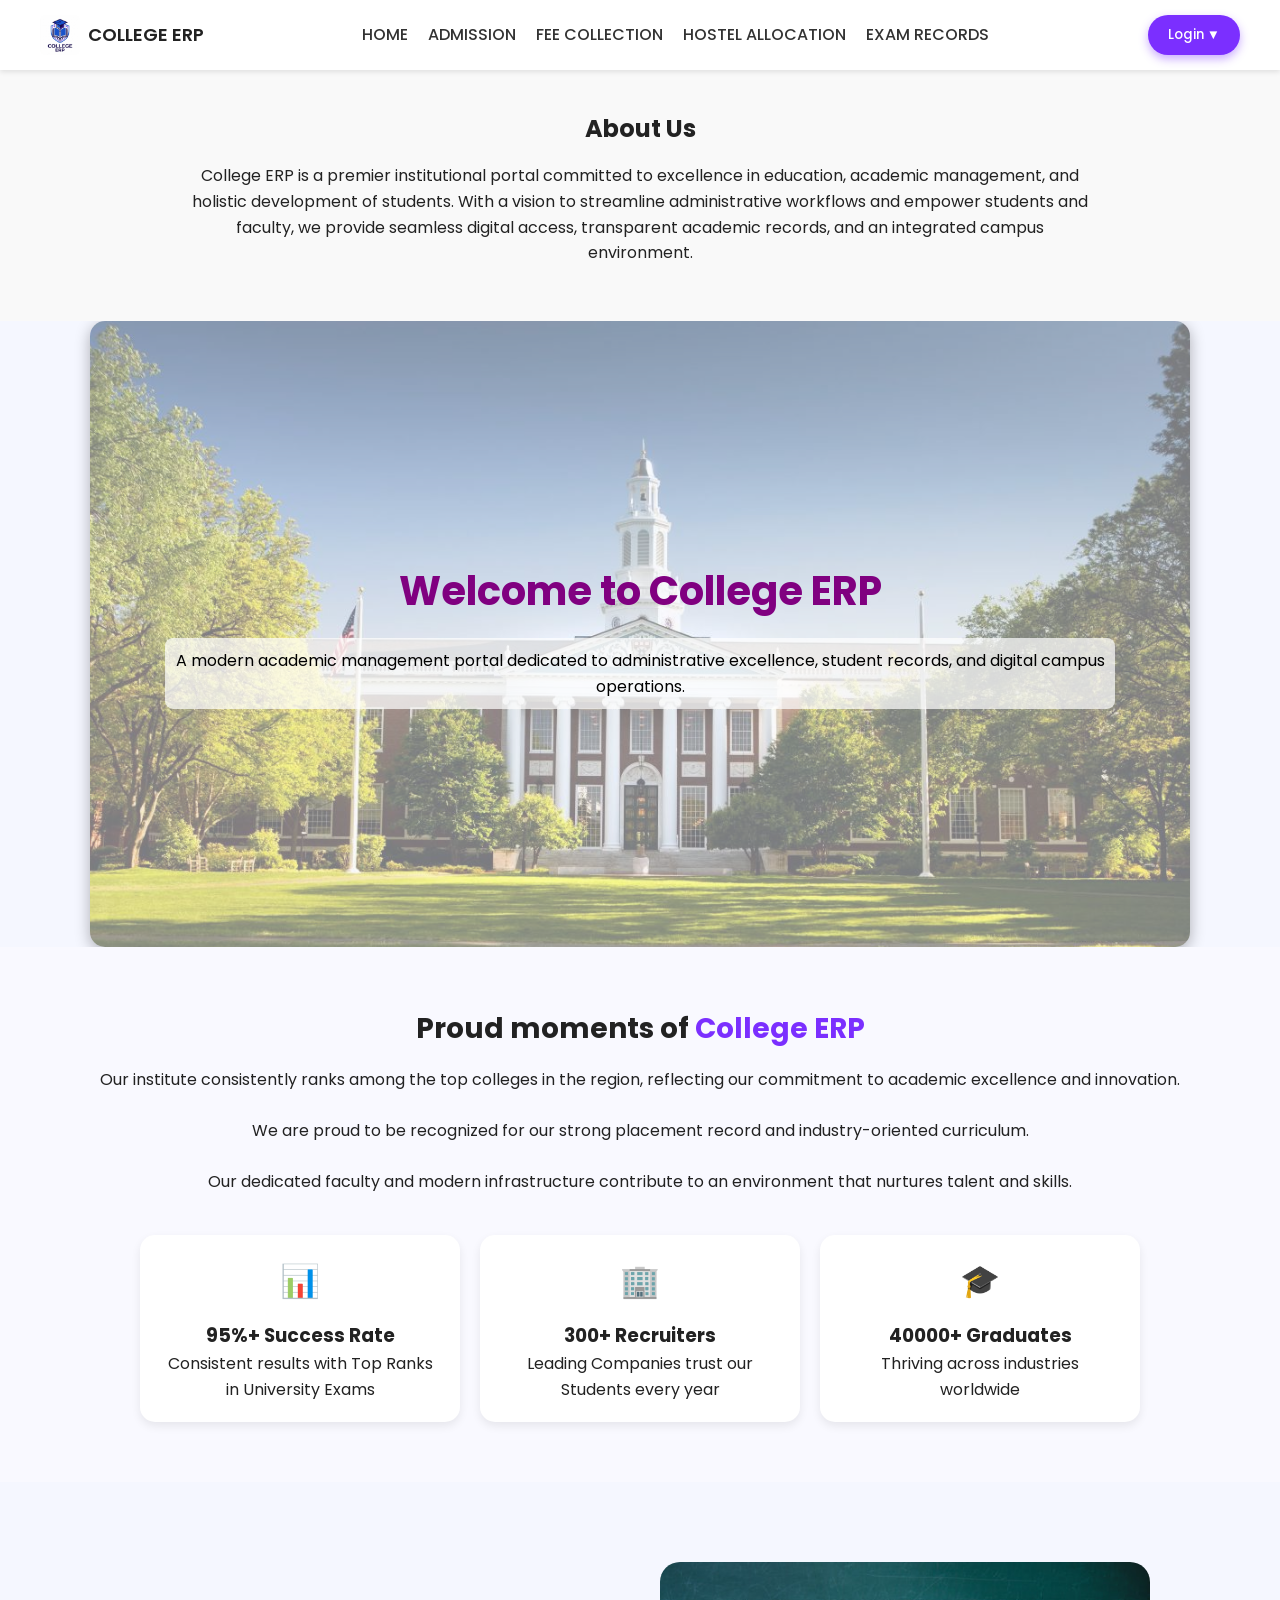
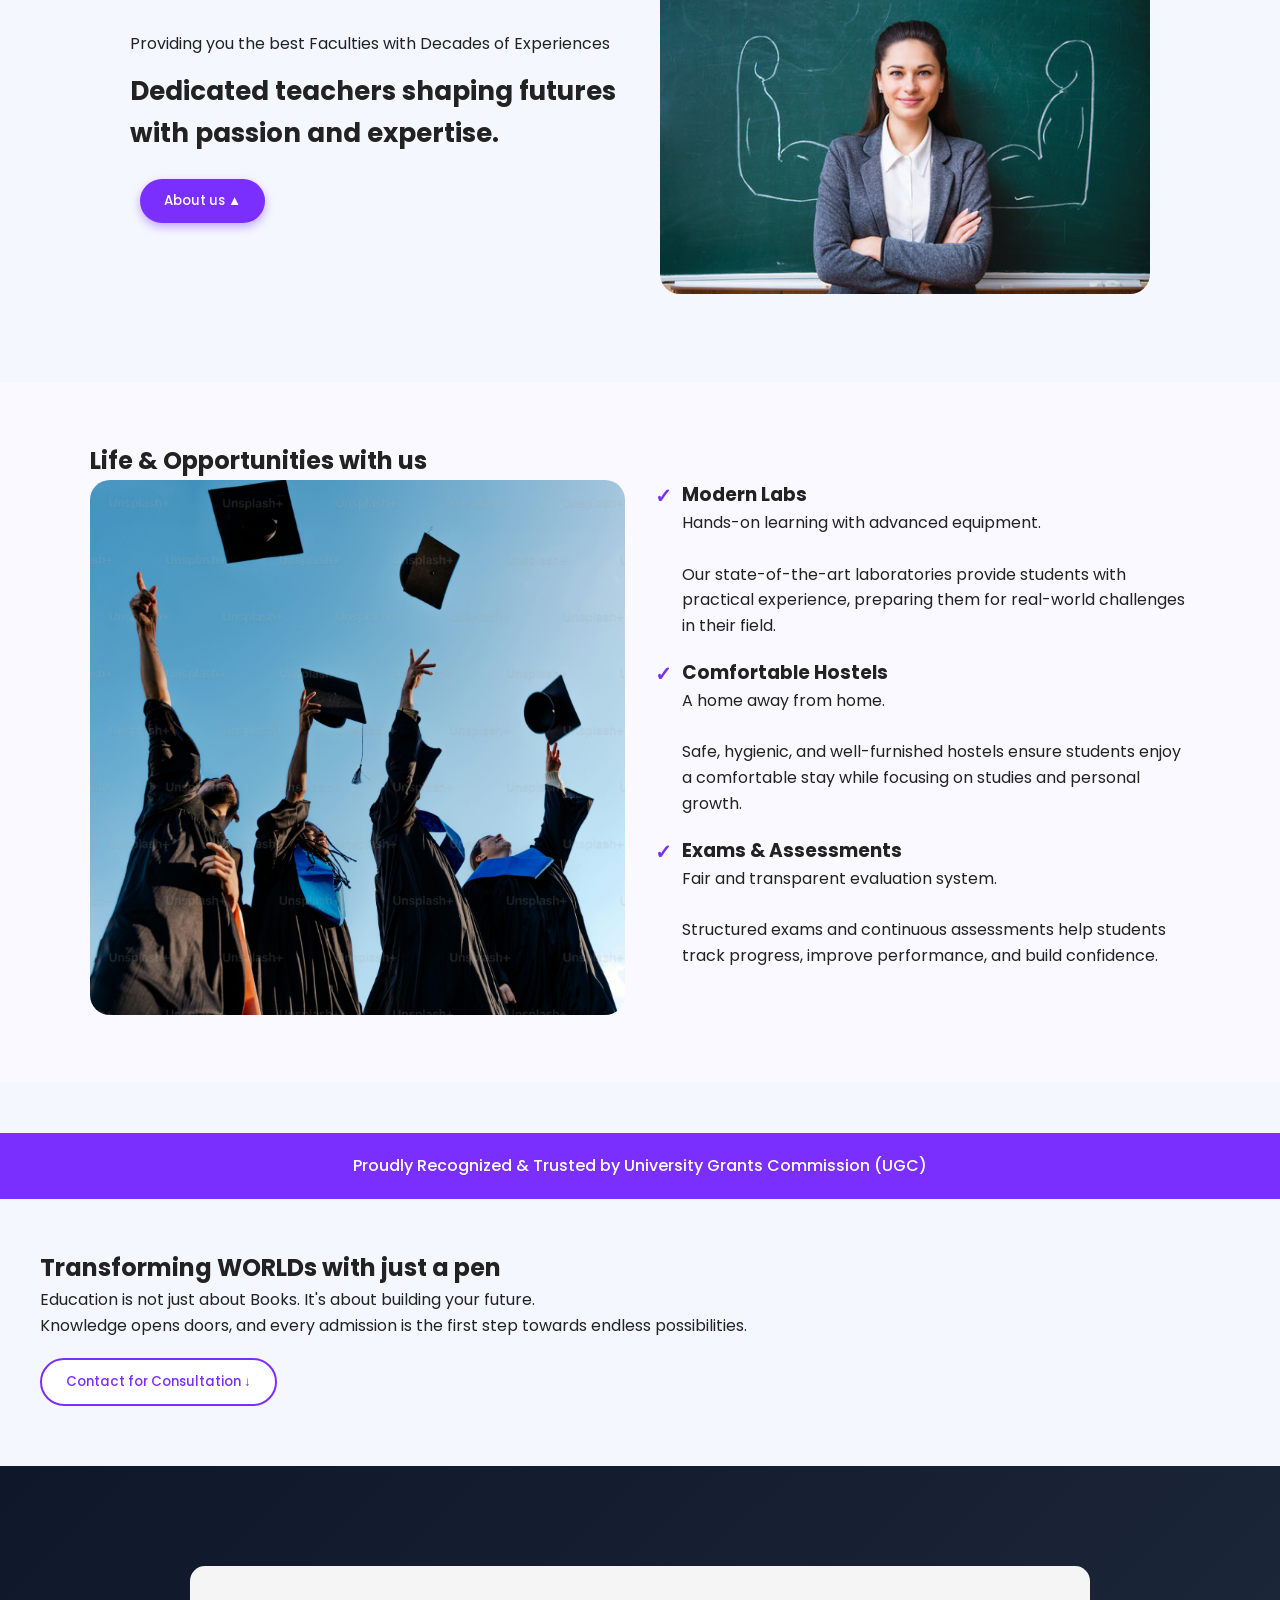
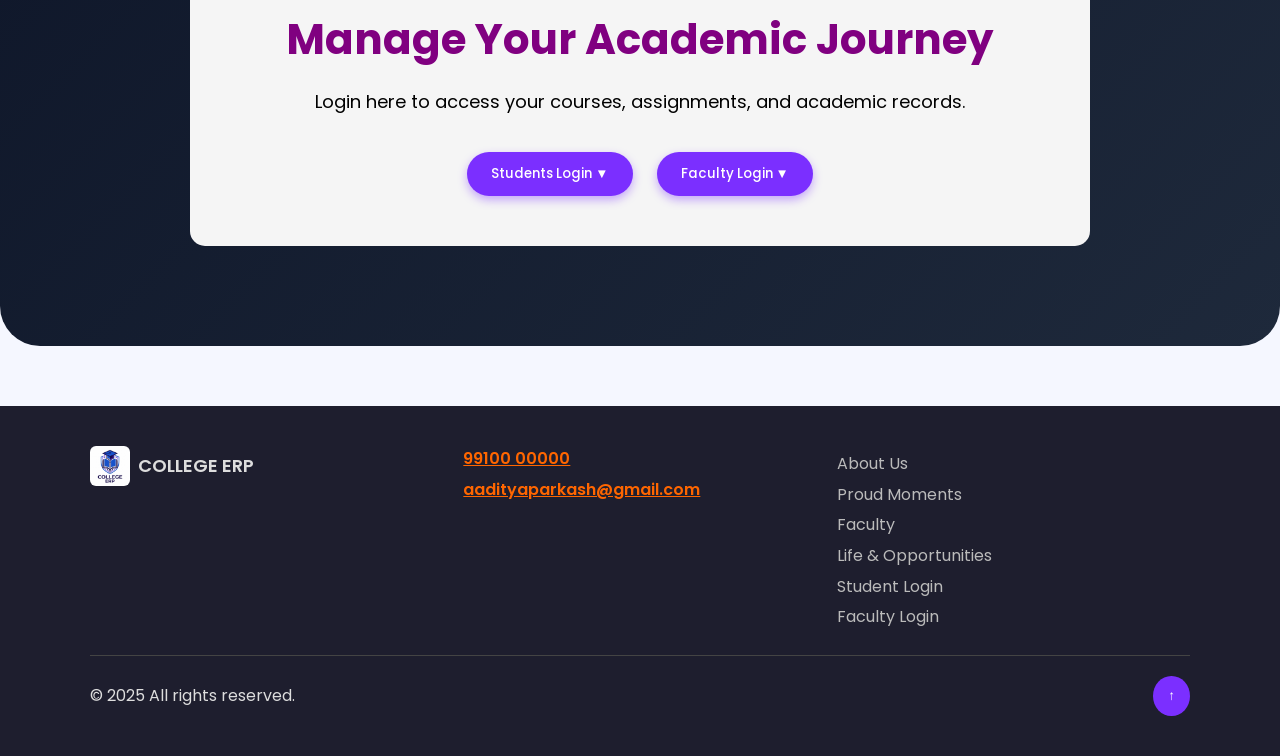
==== commit b37d845e: "style: replace logo with clean light-themed emblem and update documentation" ====
--- a/index.html
+++ b/index.html
@@ -101,7 +101,7 @@
     <nav class="navbar">
         <div class="nav-container">
             <div class="logo">
-                <img src="assets/logo.png" alt="College ERP Logo" style="height:40px; width:auto; margin-right:8px;">
+                <img src="assets/logo.png" alt="College ERP Logo" style="height:40px; width:auto; border-radius:6px; margin-right:8px;">
                 <span class="logo-text">COLLEGE ERP</span>
             </div>
             
@@ -263,7 +263,7 @@
             <div class="footer-content">
                 <div class="footer-section">
                     <div class="footer-logo">
-                        <img src="assets/logo.png" alt="College ERP Logo" style="height:40px; width:auto; margin-right:8px;">
+                        <img src="assets/logo.png" alt="College ERP Logo" style="height:40px; width:auto; border-radius:6px; margin-right:8px;">
                         <span class="logo-text">COLLEGE ERP</span>
                     </div>
                 </div>
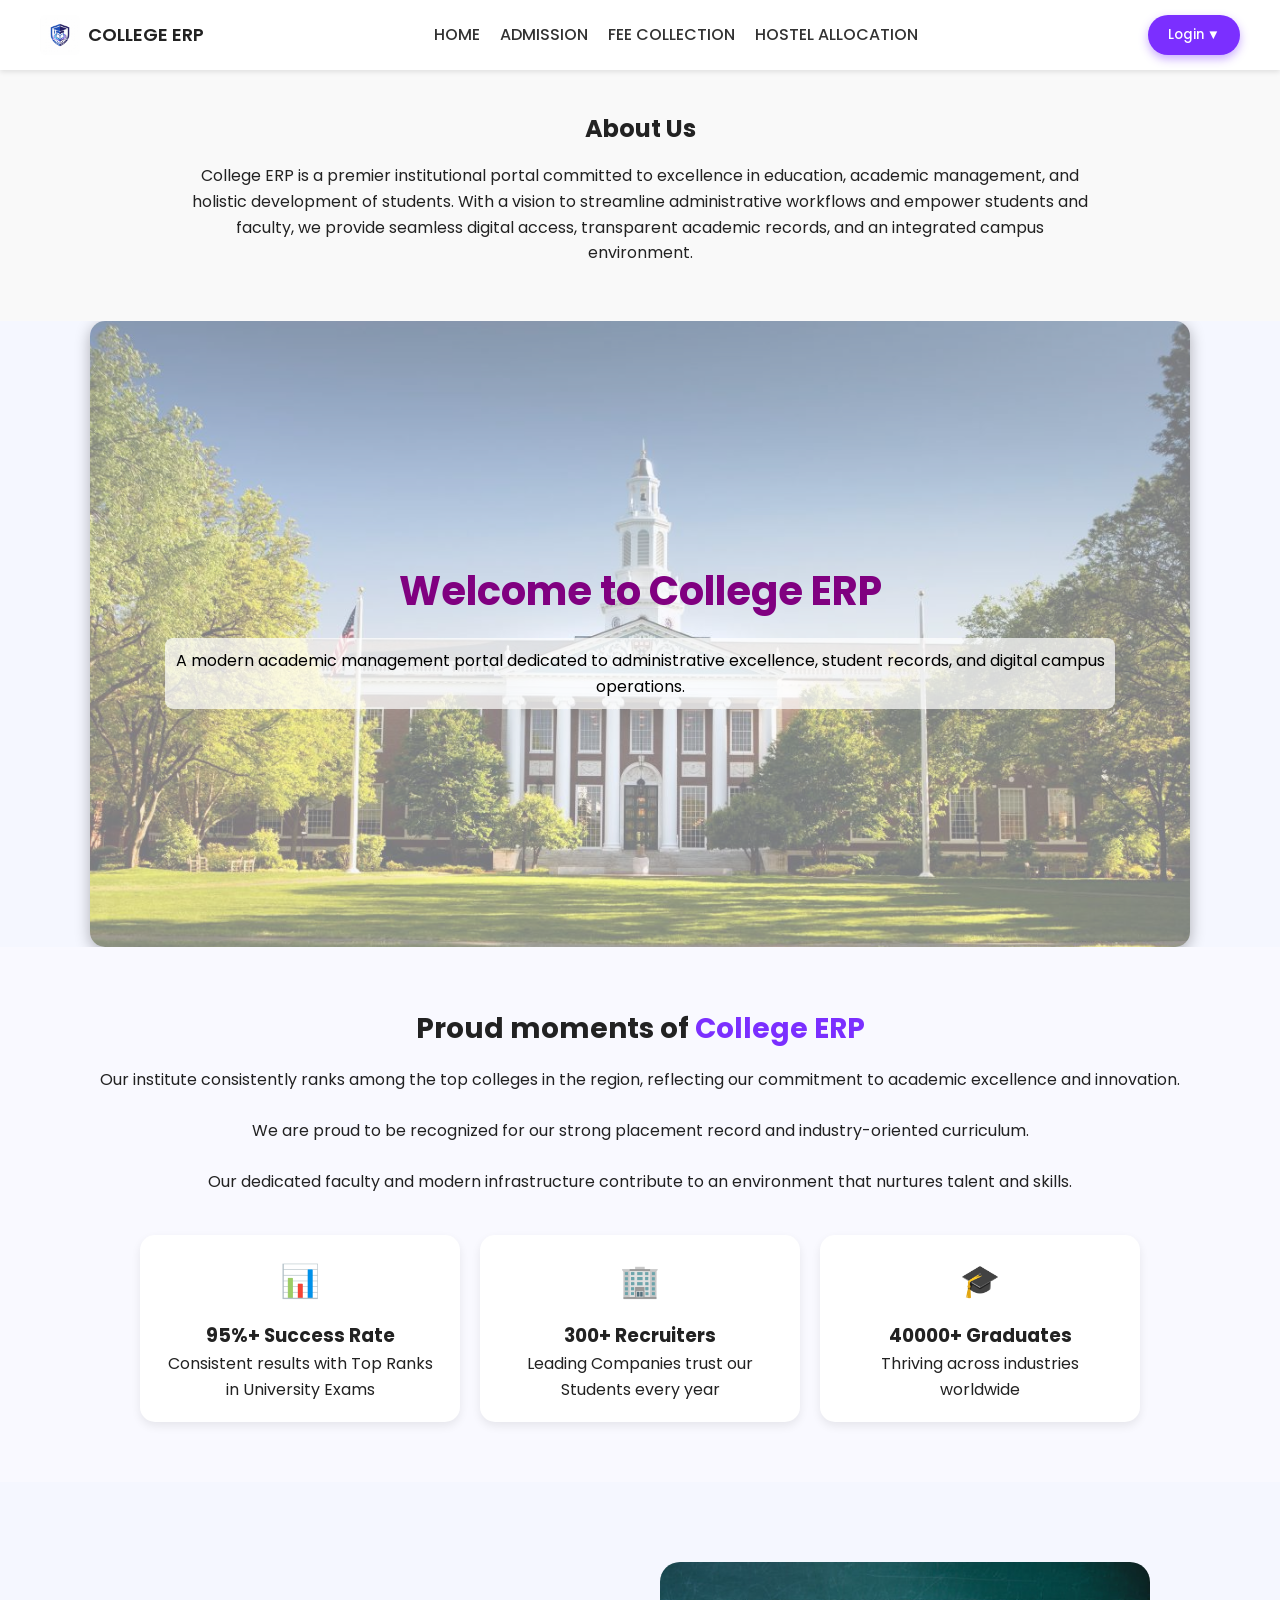
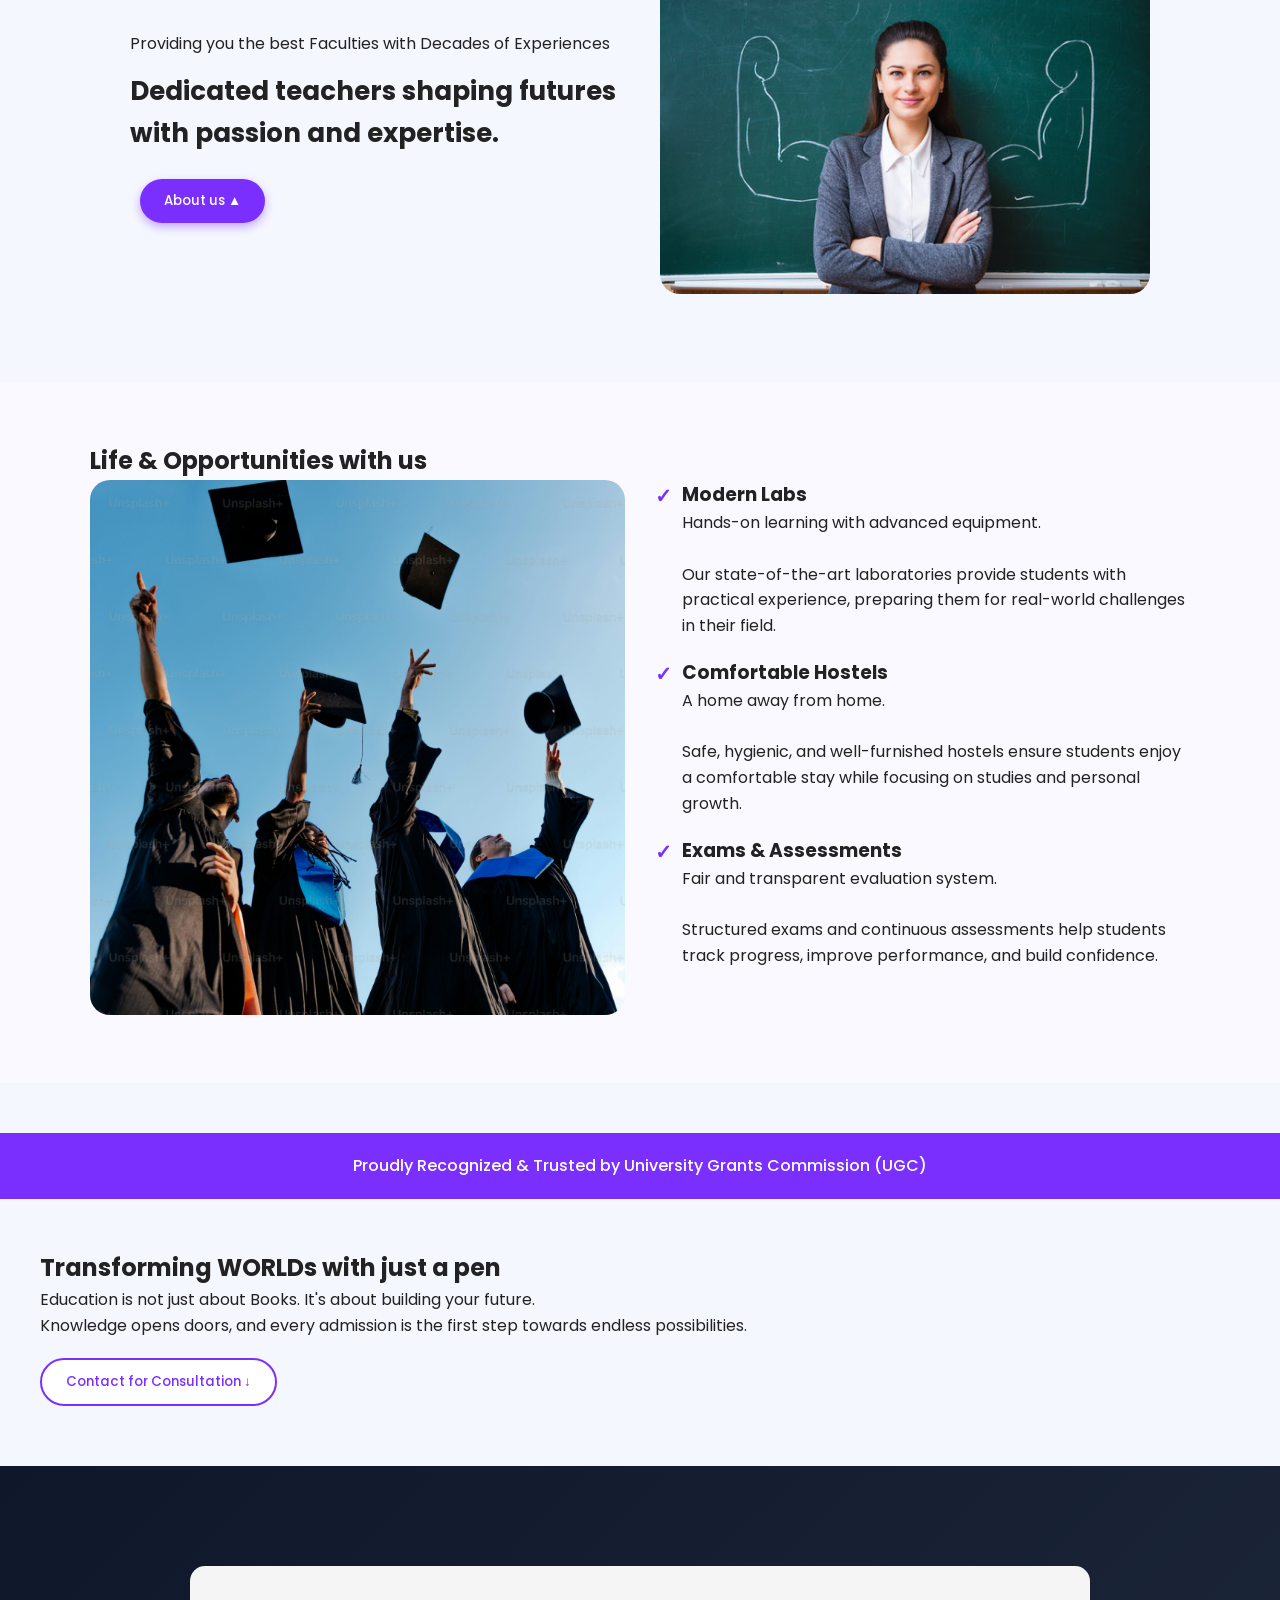
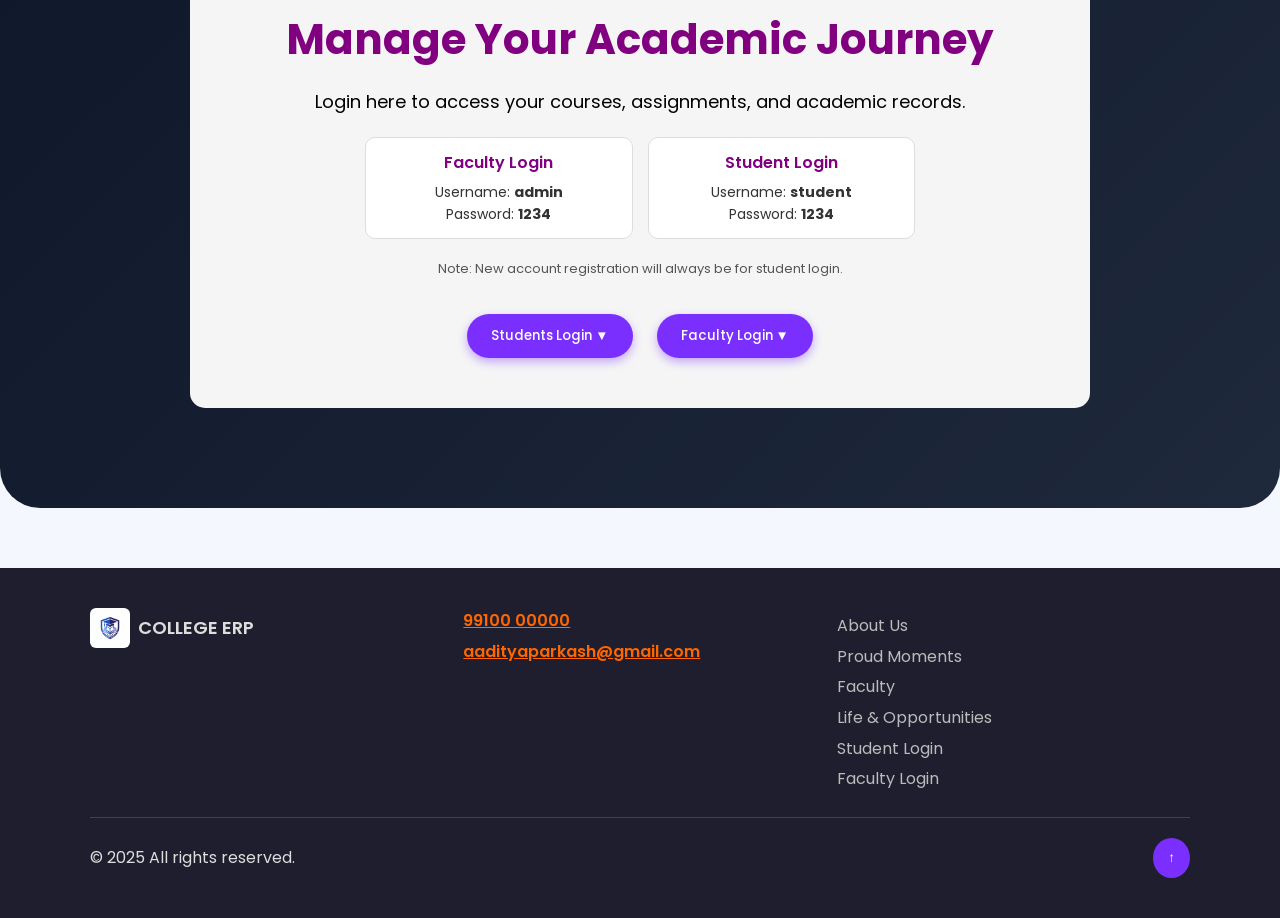
==== commit e3b4e82f: "feat: add login credentials, smooth navbar scroll, remove exam link, update emblem logo and docs" ====
--- a/index.html
+++ b/index.html
@@ -7,8 +7,12 @@
     <link rel="stylesheet" href="css/nstyles.css">
     <link href="https://fonts.googleapis.com/css2?family=Poppins:wght@300;400;500;600;700&display=swap" rel="stylesheet">
     <style>
+        html {
+            scroll-behavior: smooth;
+        }
+
         /* Fix scroll alignment so section titles aren’t hidden under navbar */
-        #about, #admission, #faculty, #hostel, #login-section {
+        #home, #about, #admission, #faculty, #hostel, #login-section {
             scroll-margin-top: 80px;
         }
 
@@ -110,7 +114,6 @@
                 <li><a href="#admission">ADMISSION</a></li>
                 <li><a href="#fee">FEE COLLECTION</a></li>
                 <li><a href="#hostel">HOSTEL ALLOCATION</a></li>
-                <li><a href="#exam">EXAM RECORDS</a></li>
             </ul>
             
             <button class="login-btn" onclick="document.getElementById('login-section').scrollIntoView({behavior:'smooth'})">Login ▼</button>
@@ -250,6 +253,19 @@
         <div class="hero-content" style="background:#f5f5f5; padding:40px; border-radius:15px; max-width:900px; margin:auto; text-align:center;">
             <h1 style="color:purple;">Manage Your Academic Journey</h1>
             <p style="color:black;">Login here to access your courses, assignments, and academic records.</p>
+            <div style="display:flex; justify-content:center; gap:15px; margin:20px auto; flex-wrap:wrap; max-width:550px;">
+                <div style="background:#fff; border:1px solid #ddd; border-radius:10px; padding:12px 20px; text-align:center; min-width:200px; flex:1;">
+                    <div style="font-weight:600; color:purple; margin-bottom:5px;">Faculty Login</div>
+                    <div style="font-size:14px; color:#333;">Username: <strong>admin</strong></div>
+                    <div style="font-size:14px; color:#333;">Password: <strong>1234</strong></div>
+                </div>
+                <div style="background:#fff; border:1px solid #ddd; border-radius:10px; padding:12px 20px; text-align:center; min-width:200px; flex:1;">
+                    <div style="font-weight:600; color:purple; margin-bottom:5px;">Student Login</div>
+                    <div style="font-size:14px; color:#333;">Username: <strong>student</strong></div>
+                    <div style="font-size:14px; color:#333;">Password: <strong>1234</strong></div>
+                </div>
+            </div>
+            <p style="font-size:13px; color:#555; margin-bottom:15px;">Note: New account registration will always be for student login.</p>
             <div class="hero-buttons">
                 <button class="btn-primary" onclick="openLogin()">Students Login ▼</button>
                 <button class="btn-primary" onclick="openLogin()">Faculty Login ▼</button>
@@ -310,13 +326,15 @@
             window.scrollTo({ top: 0, behavior: 'smooth' });
         });
 
-        document.querySelectorAll('.footer-links .scroll-link').forEach(link => {
+        document.querySelectorAll('.nav-menu a, .footer-links .scroll-link').forEach(link => {
             link.addEventListener('click', e => {
-                e.preventDefault();
-                const targetId = link.getAttribute('href').substring(1);
-                const target = document.getElementById(targetId);
-                if (target) {
-                    target.scrollIntoView({ behavior: 'smooth' });
+                const href = link.getAttribute('href');
+                if (href && href.startsWith('#')) {
+                    const target = document.querySelector(href);
+                    if (target) {
+                        e.preventDefault();
+                        target.scrollIntoView({ behavior: 'smooth' });
+                    }
                 }
             });
         });
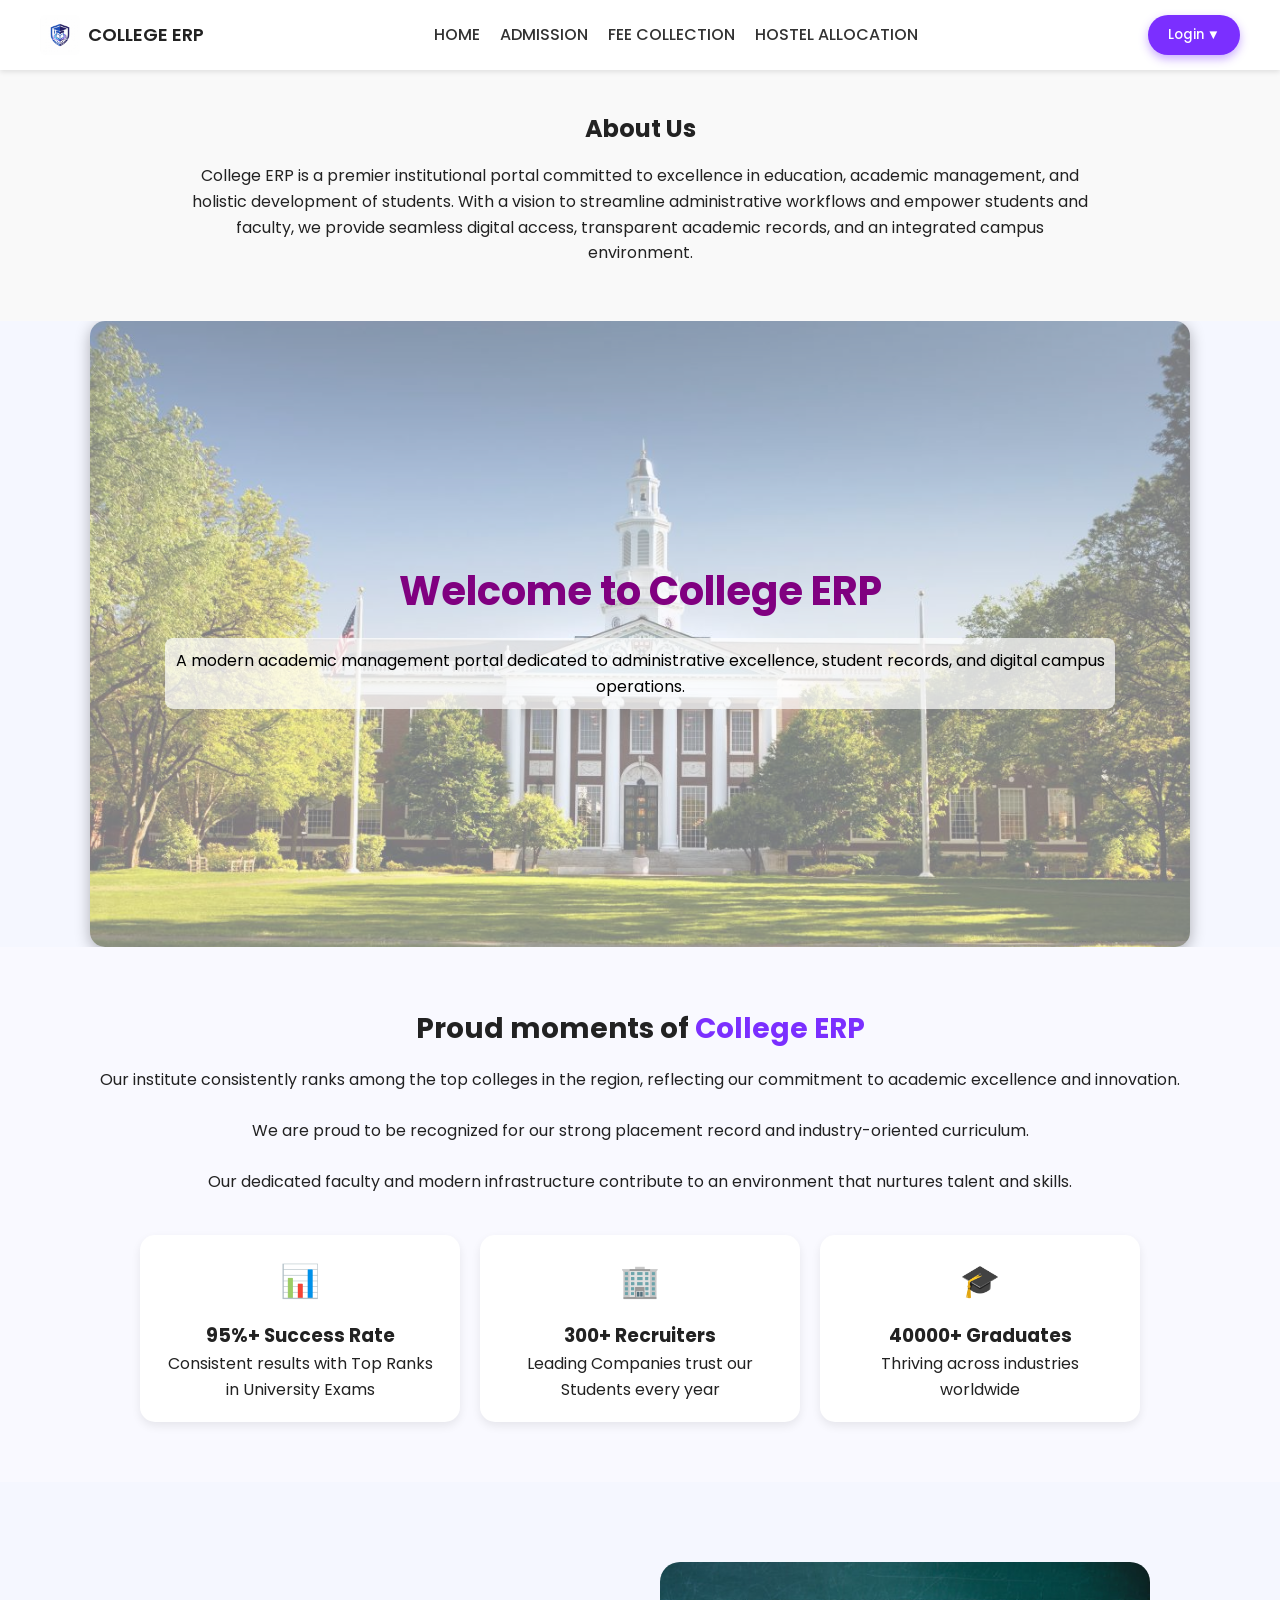
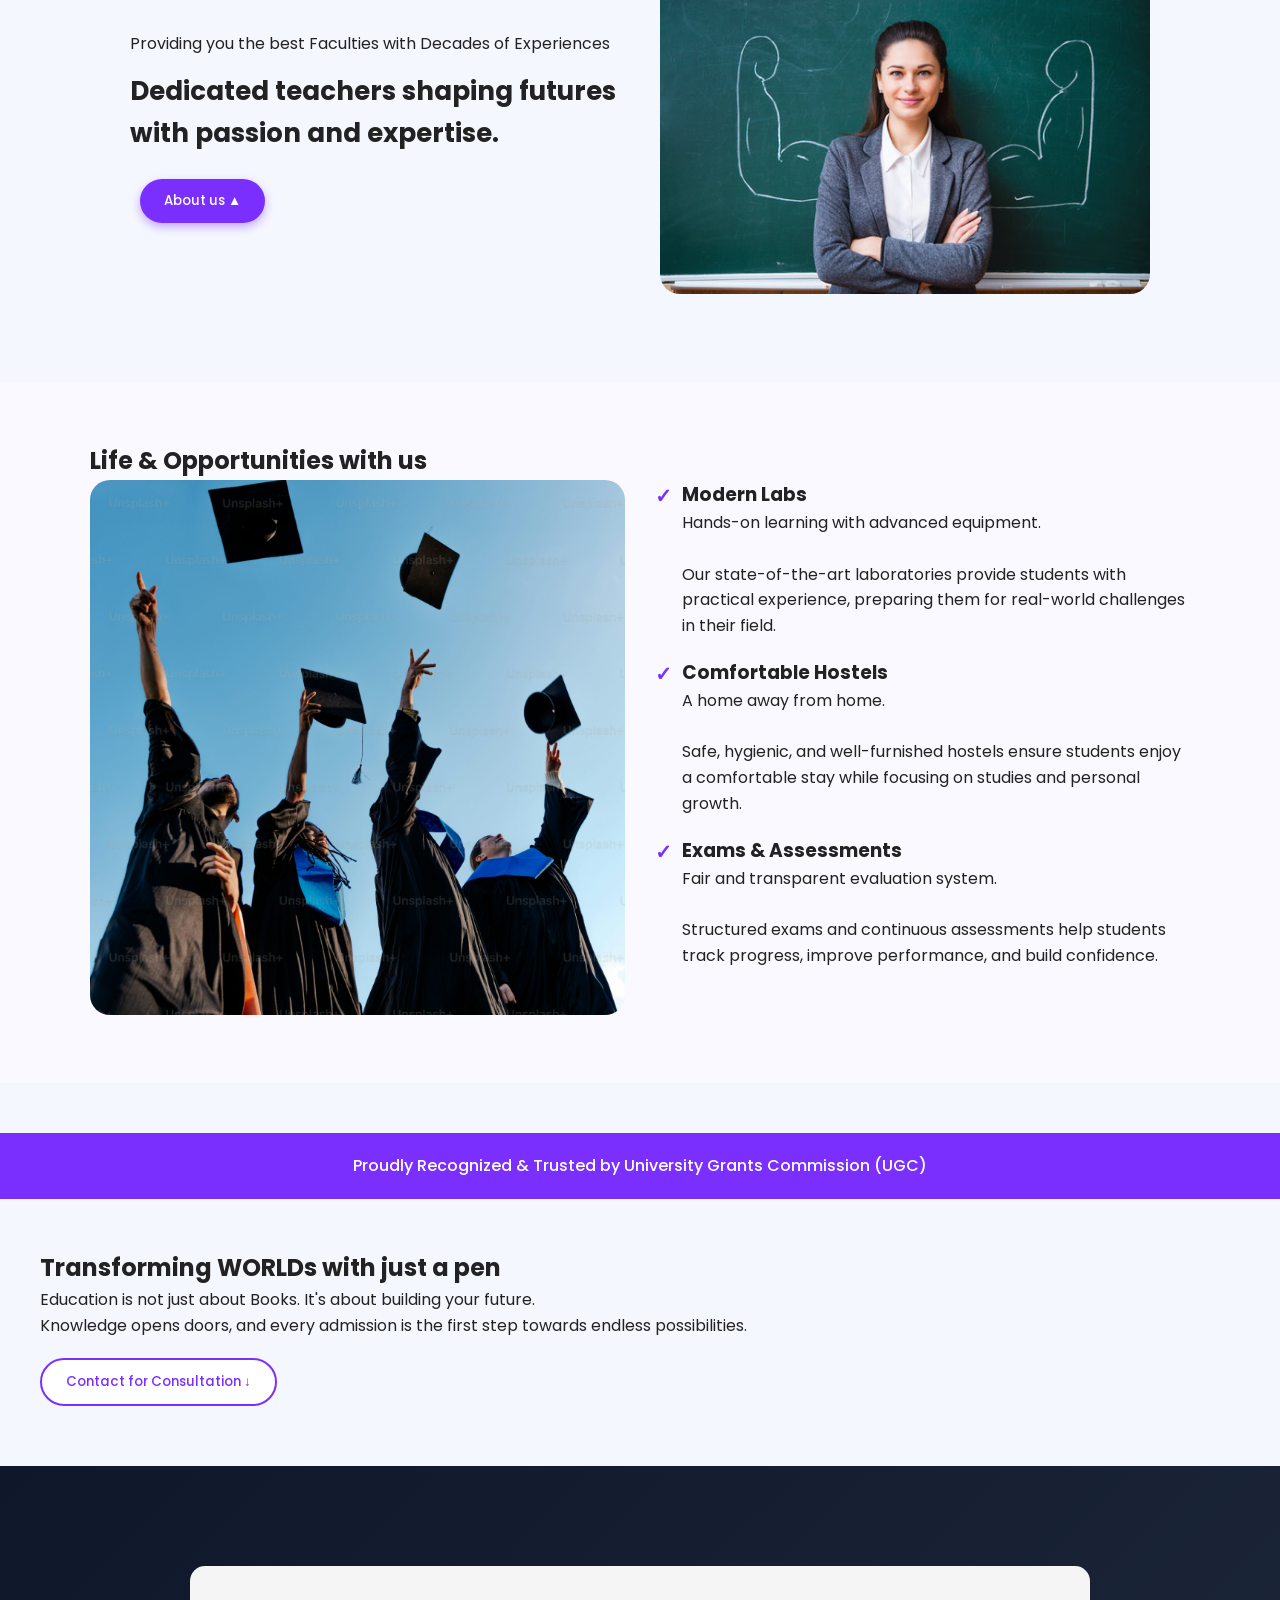
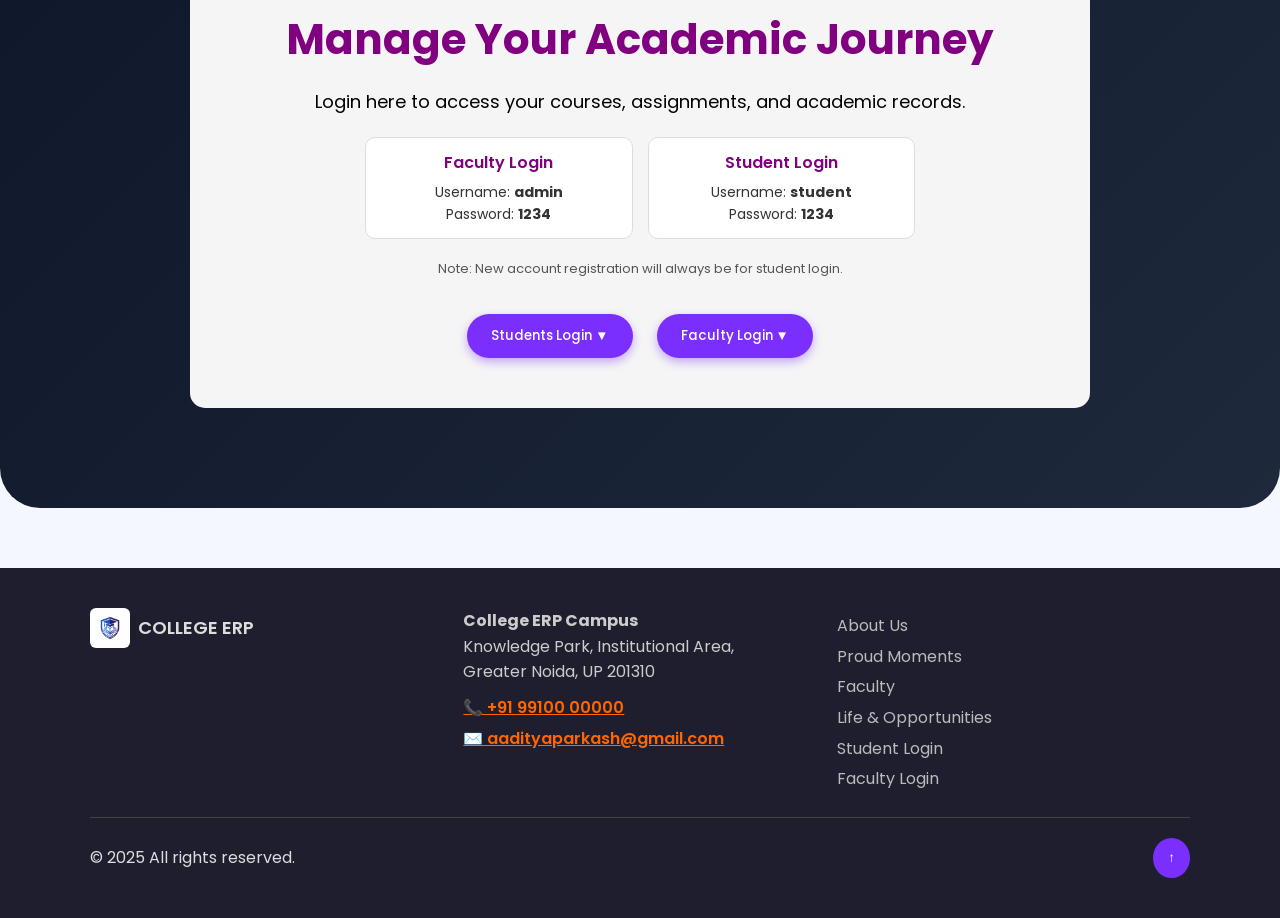
==== commit 3d4246df: "feat: add campus address and university contact details to footer" ====
--- a/index.html
+++ b/index.html
@@ -285,12 +285,14 @@
                 </div>
                 
                 <div class="footer-section">
-                    <address>
-                        
+                    <address style="font-style:normal; line-height:1.6; color:#ccc; margin-bottom:10px;">
+                        <strong>College ERP Campus</strong><br>
+                        Knowledge Park, Institutional Area,<br>
+                        Greater Noida, UP 201310
                     </address>
                     <div class="contact-info">
-                        <a href="tel:99100 00000" style="display:block; margin-bottom:5px; color:#ff6600; font-weight:600;">99100 00000</a>
-                        <a href="mailto:aadityaparkash.india@gmail.com" style="display:block; color:#ff6600; font-weight:600;">aadityaparkash@gmail.com</a>
+                        <a href="tel:+919910000000" style="display:block; margin-bottom:5px; color:#ff6600; font-weight:600;">📞 +91 99100 00000</a>
+                        <a href="mailto:aadityaparkash@gmail.com" style="display:block; color:#ff6600; font-weight:600;">✉️ aadityaparkash@gmail.com</a>
                     </div>
                 </div>
                 
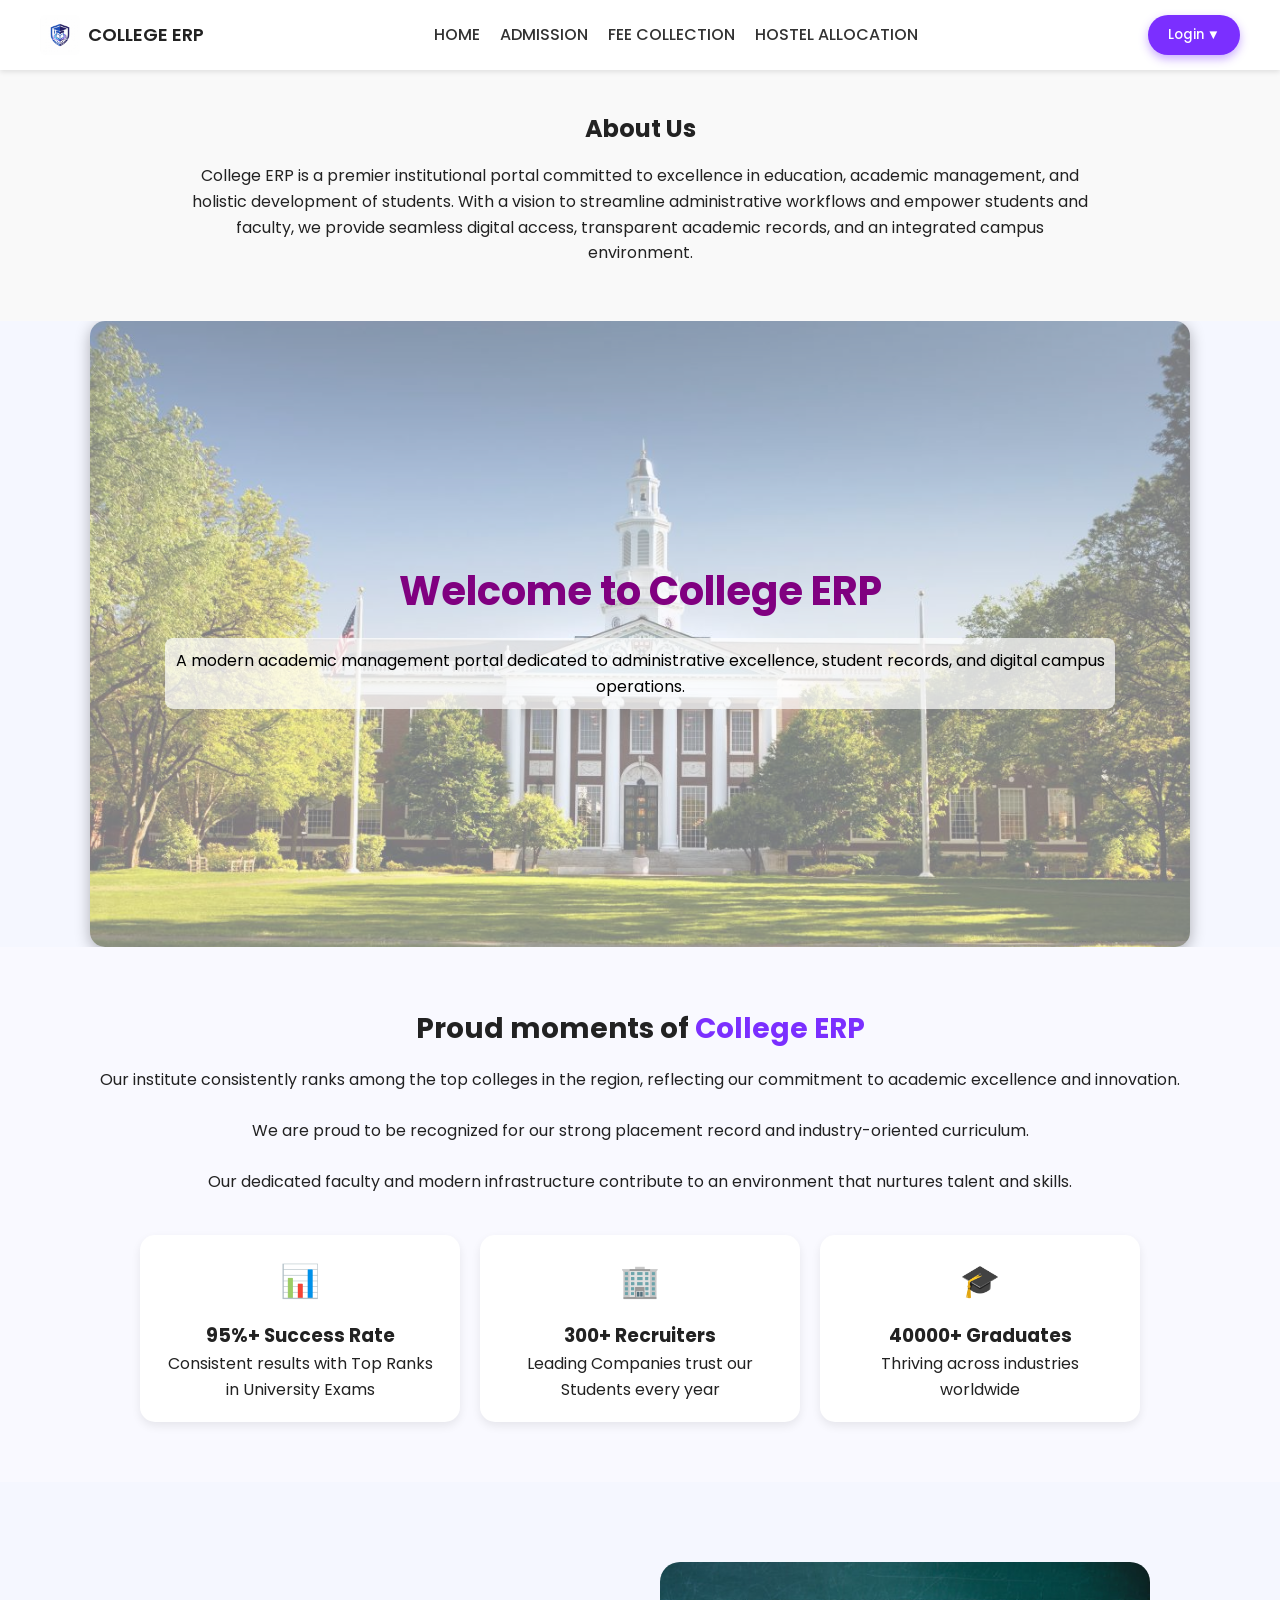
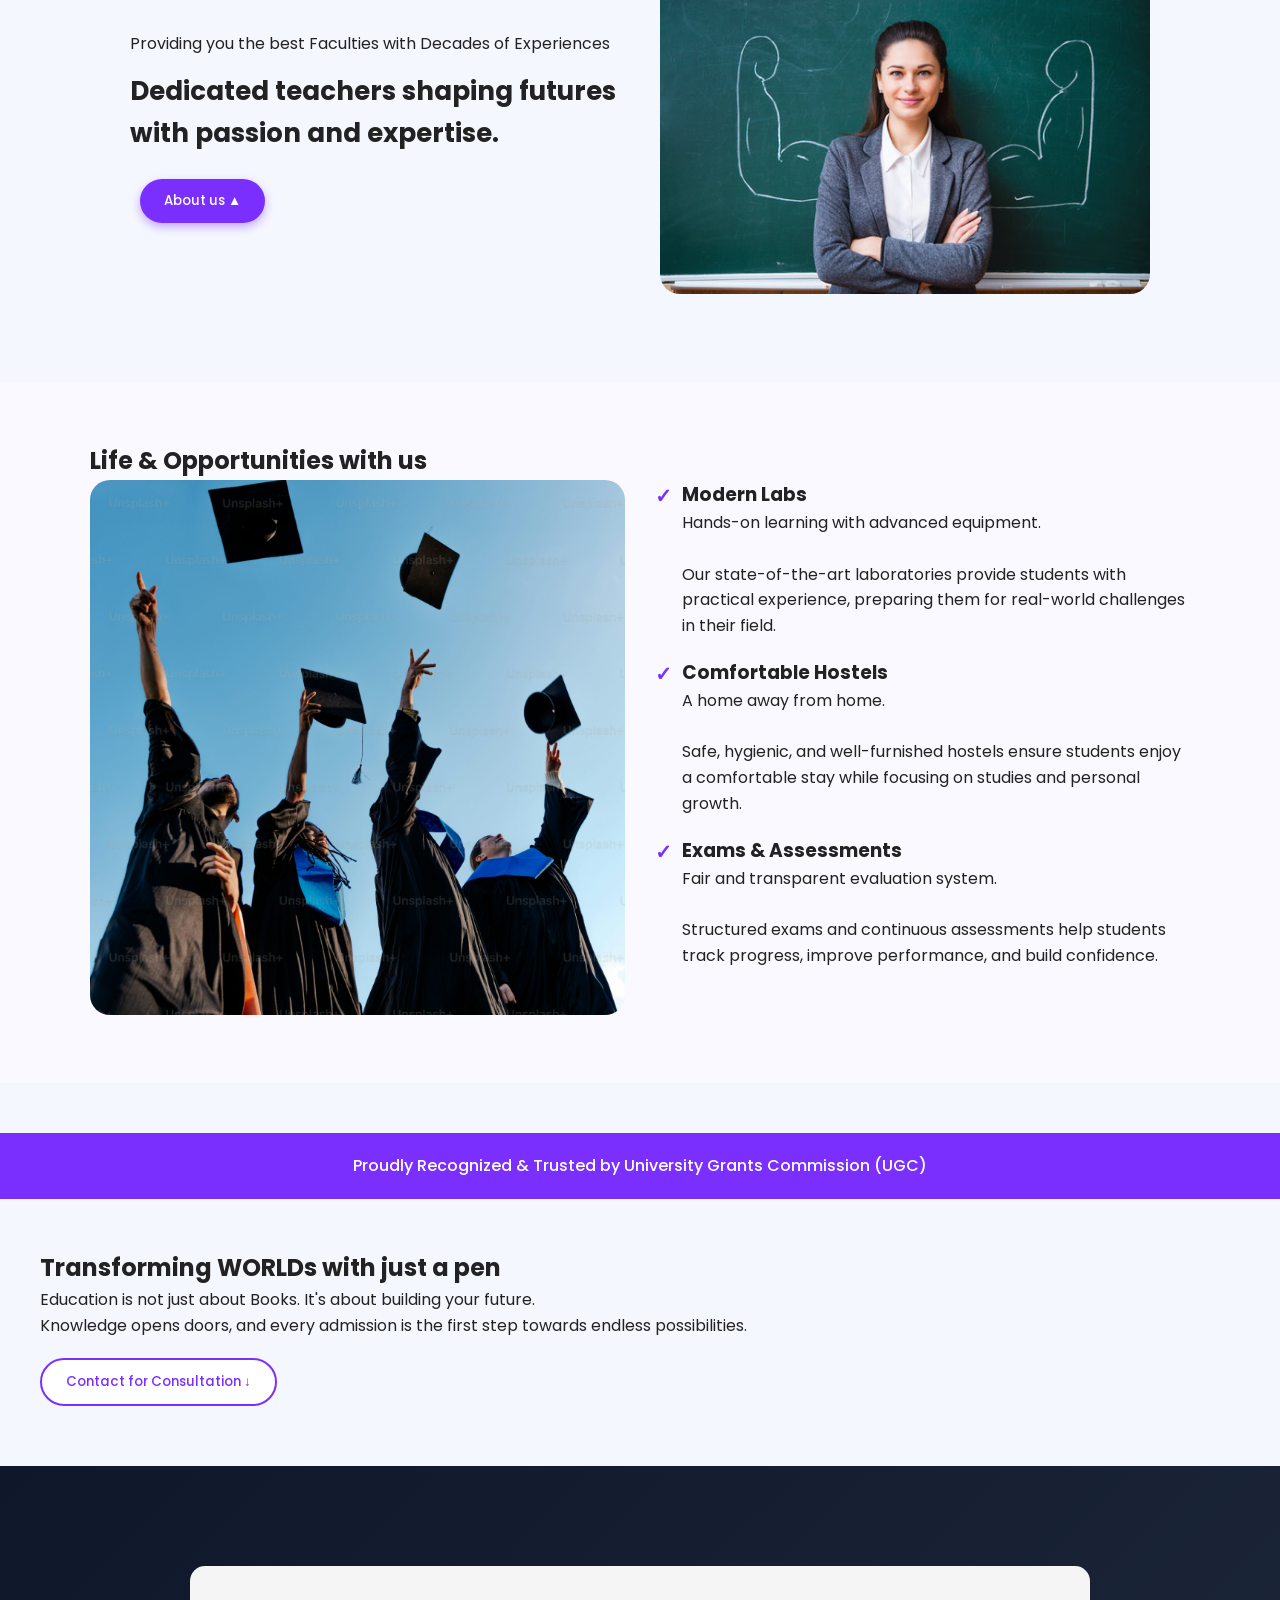
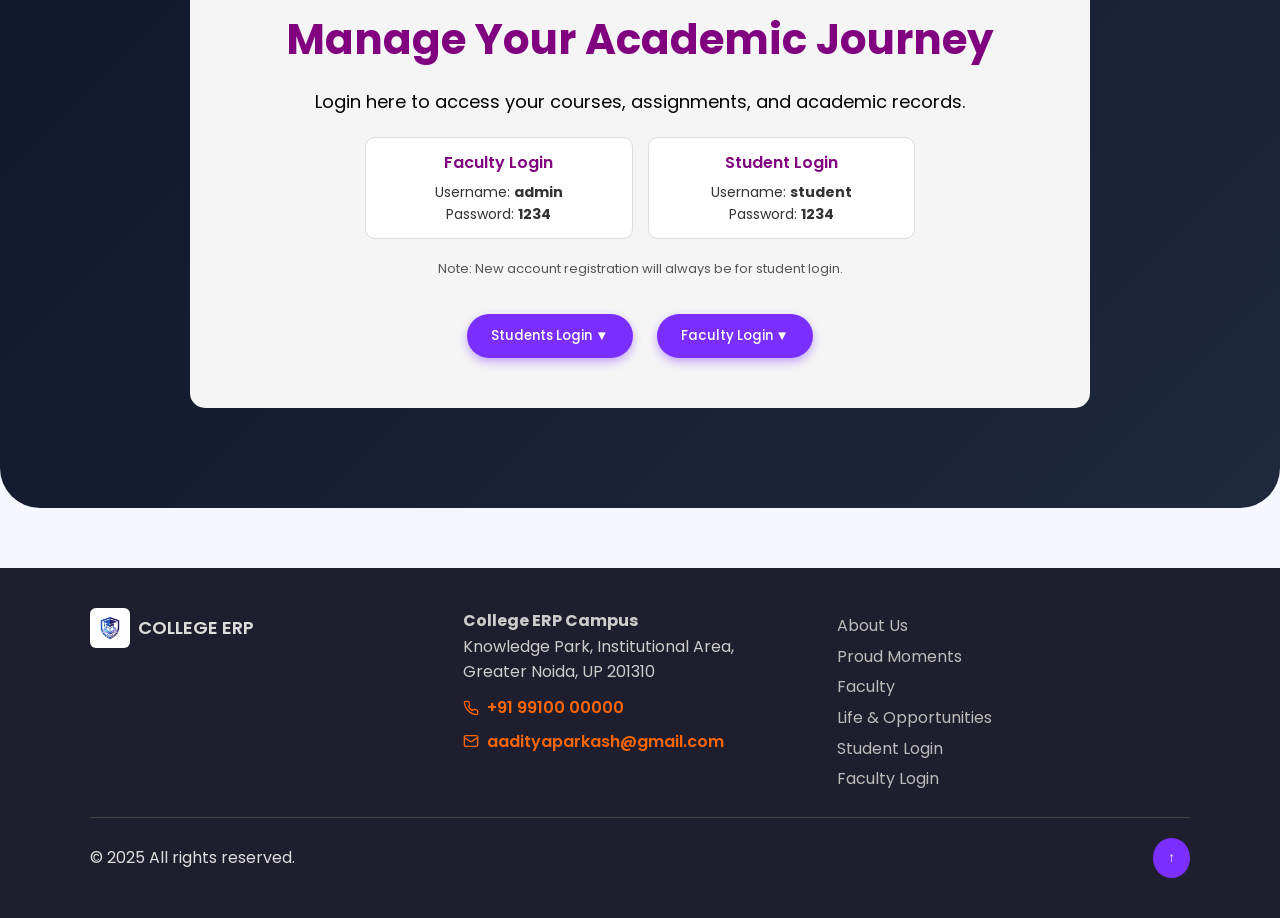
==== commit 400fa385: "feat: replace footer emojis with Lucide SVG icons, remove emojis from README, and add trending-githu" ====
--- a/index.html
+++ b/index.html
@@ -291,8 +291,14 @@
                         Greater Noida, UP 201310
                     </address>
                     <div class="contact-info">
-                        <a href="tel:+919910000000" style="display:block; margin-bottom:5px; color:#ff6600; font-weight:600;">📞 +91 99100 00000</a>
-                        <a href="mailto:aadityaparkash@gmail.com" style="display:block; color:#ff6600; font-weight:600;">✉️ aadityaparkash@gmail.com</a>
+                        <a href="tel:+919910000000" style="display:flex; align-items:center; gap:8px; margin-bottom:8px; color:#ff6600; font-weight:600; text-decoration:none;">
+                            <img src="assets/phone.svg" alt="Phone" width="16" height="16" style="display:inline-block;">
+                            <span>+91 99100 00000</span>
+                        </a>
+                        <a href="mailto:aadityaparkash@gmail.com" style="display:flex; align-items:center; gap:8px; color:#ff6600; font-weight:600; text-decoration:none;">
+                            <img src="assets/mail.svg" alt="Email" width="16" height="16" style="display:inline-block;">
+                            <span>aadityaparkash@gmail.com</span>
+                        </a>
                     </div>
                 </div>
                 
